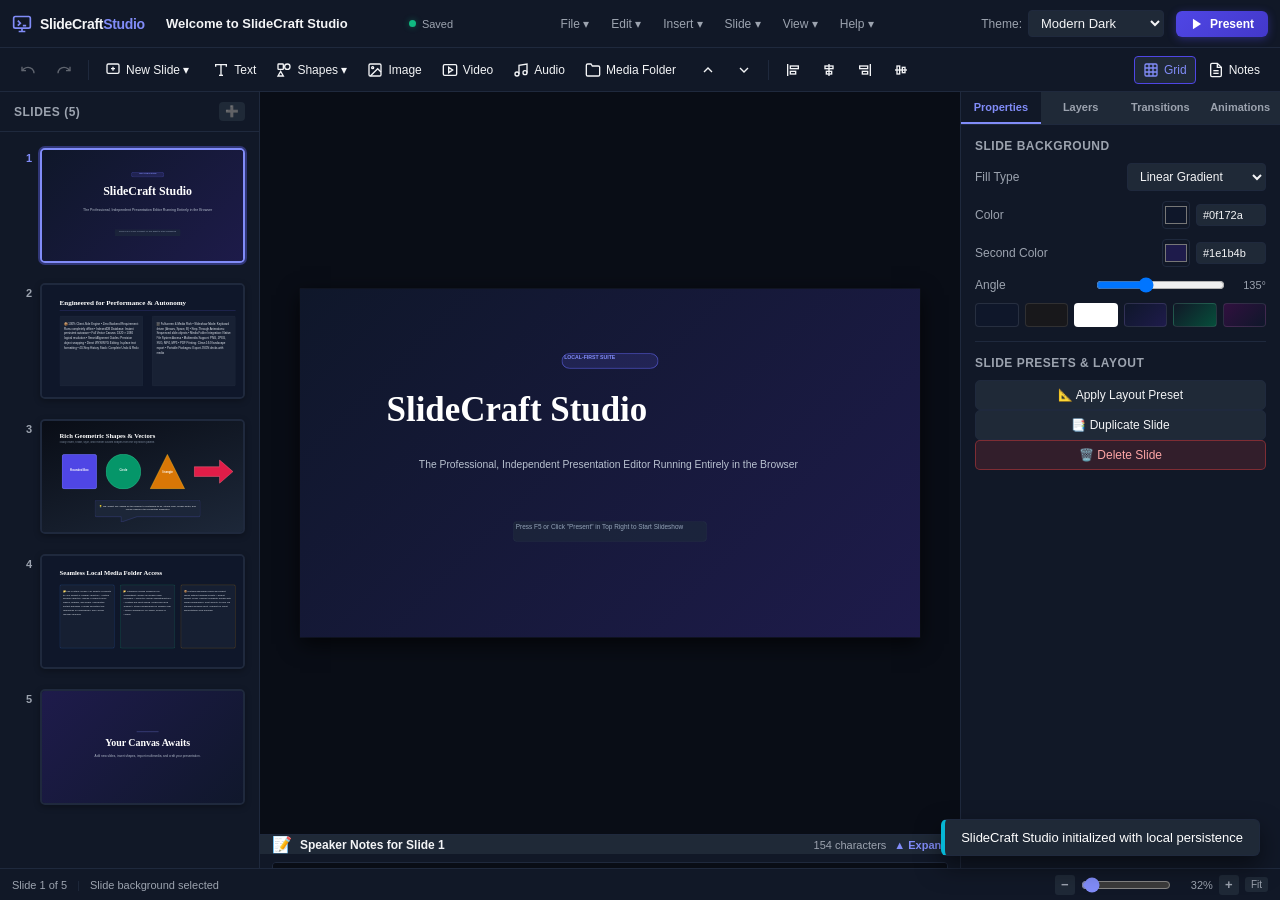
==== index.html @ f4b6921b "feat: initialize project structure with React and Vite Set up the core development environment, incl" ====
<!DOCTYPE html>
<html lang="en">
<head>
  <meta charset="UTF-8">
  <meta name="viewport" content="width=device-width, initial-scale=1.0">
  <title>SlideCraft Studio - Professional Presentation Editor</title>
  <meta name="description" content="A professional PowerPoint-style presentation editor built with HTML5, CSS3, and Vanilla JavaScript with local persistence, transitions, animations, media, and fullscreen presentation.">
  <meta property="og:title" content="SlideCraft Studio - Professional Presentation Editor">
  <meta property="og:description" content="Create, edit, animate, and present professional slide decks directly in your browser.">
  <meta property="og:type" content="website">
  <link rel="icon" href="data:image/svg+xml,<svg xmlns='http://www.w3.org/2000/svg' viewBox='0 0 24 24' fill='%236366f1'><rect width='24' height='24' rx='5' fill='%231e1b4b'/><path d='M4 6a2 2 0 0 1 2-2h12a2 2 0 0 1 2 2v10a2 2 0 0 1-2 2H6a2 2 0 0 1-2-2V6zm4 14h8v2H8v-2z' fill='%23818cf8'/></svg>">
  <link rel="stylesheet" href="./styles.css">
</head>
<body class="app-body">
  <!-- Top Application Bar -->
  <header class="app-header">
    <div class="header-left">
      <div class="brand">
        <svg class="brand-icon" viewBox="0 0 24 24" fill="none" stroke="currentColor" stroke-width="2">
          <rect x="2" y="3" width="20" height="14" rx="2" stroke="currentColor"/>
          <path d="M8 21h8M12 17v4" stroke="currentColor"/>
          <path d="M7 8l3 3-3 3M13 14h4" stroke="currentColor"/>
        </svg>
        <span class="brand-name">SlideCraft<span class="brand-accent">Studio</span></span>
      </div>

      <div class="project-title-container">
        <input type="text" id="projectTitleInput" class="project-title-input" value="Welcome to SlideCraft Studio" title="Click to rename presentation" spellcheck="false">
      </div>

      <div class="save-indicator" id="saveIndicator" title="Storage status">
        <span class="status-dot saved"></span>
        <span class="status-text" id="saveStatusText">Saved</span>
      </div>
    </div>

    <!-- Menubar dropdowns -->
    <nav class="app-menubar">
      <div class="menu-dropdown">
        <button class="menu-btn" id="menuFileBtn">File ▾</button>
        <div class="dropdown-panel" id="fileMenuPanel">
          <button class="dropdown-item" id="btnNewProject"><span class="item-icon">📄</span> New Presentation <kbd>Ctrl+N</kbd></button>
          <button class="dropdown-item" id="btnOpenProjectManager"><span class="item-icon">📂</span> Open / Projects Manager...</button>
          <hr class="dropdown-divider">
          <button class="dropdown-item" id="btnSave"><span class="item-icon">💾</span> Save to Browser <kbd>Ctrl+S</kbd></button>
          <button class="dropdown-item" id="btnSaveAsCopy"><span class="item-icon">📑</span> Save As Copy...</button>
          <hr class="dropdown-divider">
          <button class="dropdown-item" id="btnImportJson"><span class="item-icon">📥</span> Import Project (.json)...</button>
          <button class="dropdown-item" id="btnExportJson"><span class="item-icon">📤</span> Export Project JSON</button>
          <button class="dropdown-item" id="btnExportBundle"><span class="item-icon">📦</span> Export Bundle (with Media)</button>
          <hr class="dropdown-divider">
          <button class="dropdown-item" id="btnPrintPdf"><span class="item-icon">🖨️</span> Print / Save to PDF <kbd>Ctrl+P</kbd></button>
          <button class="dropdown-item" id="btnConnectMediaFolder"><span class="item-icon">📁</span> Connect Media Folder...</button>
        </div>
      </div>

      <div class="menu-dropdown">
        <button class="menu-btn" id="menuEditBtn">Edit ▾</button>
        <div class="dropdown-panel" id="editMenuPanel">
          <button class="dropdown-item" id="btnUndo"><span class="item-icon">↩️</span> Undo <kbd>Ctrl+Z</kbd></button>
          <button class="dropdown-item" id="btnRedo"><span class="item-icon">↪️</span> Redo <kbd>Ctrl+Y</kbd></button>
          <hr class="dropdown-divider">
          <button class="dropdown-item" id="btnCut"><span class="item-icon">✂️</span> Cut <kbd>Ctrl+X</kbd></button>
          <button class="dropdown-item" id="btnCopy"><span class="item-icon">📋</span> Copy <kbd>Ctrl+C</kbd></button>
          <button class="dropdown-item" id="btnPaste"><span class="item-icon">📌</span> Paste <kbd>Ctrl+V</kbd></button>
          <button class="dropdown-item" id="btnDuplicate"><span class="item-icon">📑</span> Duplicate <kbd>Ctrl+D</kbd></button>
          <button class="dropdown-item" id="btnDeleteSelected"><span class="item-icon">🗑️</span> Delete <kbd>Del</kbd></button>
          <hr class="dropdown-divider">
          <button class="dropdown-item" id="btnSelectAll"><span class="item-icon">🔲</span> Select All Elements <kbd>Ctrl+A</kbd></button>
        </div>
      </div>

      <div class="menu-dropdown">
        <button class="menu-btn" id="menuInsertBtn">Insert ▾</button>
        <div class="dropdown-panel" id="insertMenuPanel">
          <button class="dropdown-item" id="menuInsertText"><span class="item-icon">T</span> Text Box</button>
          <button class="dropdown-item" id="menuInsertRect"><span class="item-icon">▭</span> Rectangle</button>
          <button class="dropdown-item" id="menuInsertCircle"><span class="item-icon">◯</span> Circle / Ellipse</button>
          <button class="dropdown-item" id="menuInsertArrow"><span class="item-icon">➔</span> Arrow</button>
          <button class="dropdown-item" id="menuInsertLine"><span class="item-icon">―</span> Line</button>
          <button class="dropdown-item" id="menuInsertTriangle"><span class="item-icon">▲</span> Triangle</button>
          <button class="dropdown-item" id="menuInsertCallout"><span class="item-icon">💬</span> Callout Speech Box</button>
          <hr class="dropdown-divider">
          <button class="dropdown-item" id="menuInsertImage"><span class="item-icon">🖼️</span> Image File...</button>
          <button class="dropdown-item" id="menuInsertVideo"><span class="item-icon">🎬</span> Video File...</button>
          <button class="dropdown-item" id="menuInsertAudio"><span class="item-icon">🎵</span> Audio Track...</button>
          <hr class="dropdown-divider">
          <button class="dropdown-item" id="menuInsertMediaLibrary"><span class="item-icon">📚</span> Media Library...</button>
        </div>
      </div>

      <div class="menu-dropdown">
        <button class="menu-btn" id="menuSlideBtn">Slide ▾</button>
        <div class="dropdown-panel" id="slideMenuPanel">
          <button class="dropdown-item" id="menuNewSlide"><span class="item-icon">➕</span> New Slide</button>
          <button class="dropdown-item" id="menuDuplicateSlide"><span class="item-icon">📑</span> Duplicate Current Slide</button>
          <button class="dropdown-item" id="menuDeleteSlide"><span class="item-icon">🗑️</span> Delete Current Slide</button>
          <hr class="dropdown-divider">
          <button class="dropdown-item" id="menuMoveSlideUp"><span class="item-icon">▲</span> Move Slide Up</button>
          <button class="dropdown-item" id="menuMoveSlideDown"><span class="item-icon">▼</span> Move Slide Down</button>
          <hr class="dropdown-divider">
          <button class="dropdown-item" id="menuSlideLayouts"><span class="item-icon">📐</span> Change Layout Preset...</button>
        </div>
      </div>

      <div class="menu-dropdown">
        <button class="menu-btn" id="menuViewBtn">View ▾</button>
        <div class="dropdown-panel" id="viewMenuPanel">
          <button class="dropdown-item" id="menuPresentAll"><span class="item-icon">▶️</span> Present From Start <kbd>F5</kbd></button>
          <button class="dropdown-item" id="menuPresentCurrent"><span class="item-icon">⏯️</span> Present From Current <kbd>Shift+F5</kbd></button>
          <hr class="dropdown-divider">
          <button class="dropdown-item" id="menuToggleGrid"><span class="item-icon">▦</span> Toggle Grid & Snapping</button>
          <button class="dropdown-item" id="menuToggleNotes"><span class="item-icon">📝</span> Toggle Speaker Notes Drawer</button>
          <button class="dropdown-item" id="menuZoomFit"><span class="item-icon">🔍</span> Fit to Viewport</button>
        </div>
      </div>

      <div class="menu-dropdown">
        <button class="menu-btn" id="menuHelpBtn">Help ▾</button>
        <div class="dropdown-panel" id="helpMenuPanel">
          <button class="dropdown-item" id="btnShortcutsHelp"><span class="item-icon">⌨️</span> Keyboard Shortcuts Reference</button>
          <button class="dropdown-item" id="btnAboutApp"><span class="item-icon">ℹ️</span> About SlideCraft Studio</button>
        </div>
      </div>
    </nav>

    <div class="header-right">
      <!-- Presentation Theme Switcher -->
      <div class="deck-theme-selector" title="Presentation Deck Theme">
        <span class="selector-label">Theme:</span>
        <select id="themeSelect" class="app-select">
          <option value="modern-dark">Modern Dark</option>
          <option value="minimal-light">Minimal Light</option>
          <option value="corporate-blue">Corporate Blue</option>
          <option value="elegant-gradient">Elegant Gradient</option>
          <option value="creative-studio">Creative Studio</option>
          <option value="classic-presentation">Classic Slate</option>
        </select>
      </div>

      <!-- Present button -->
      <button class="btn-present" id="btnPresent" title="Start Fullscreen Presentation (F5)">
        <svg class="btn-icon" viewBox="0 0 24 24" fill="currentColor">
          <polygon points="5 3 19 12 5 21 5 3"/>
        </svg>
        <span>Present</span>
      </button>
    </div>
  </header>

  <!-- Quick Action Ribbon / Toolbar -->
  <section class="app-ribbon">
    <!-- Group: History & Slides -->
    <div class="ribbon-group">
      <button class="ribbon-btn" id="ribbonUndo" title="Undo (Ctrl+Z)" disabled>
        <svg viewBox="0 0 24 24" fill="none" stroke="currentColor" stroke-width="2"><path d="M3 7v6h6"/><path d="M21 17a9 9 0 0 0-9-9 9 9 0 0 0-6 2.3L3 13"/></svg>
      </button>
      <button class="ribbon-btn" id="ribbonRedo" title="Redo (Ctrl+Y)" disabled>
        <svg viewBox="0 0 24 24" fill="none" stroke="currentColor" stroke-width="2"><path d="M21 7v6h-6"/><path d="M3 17a9 9 0 0 1 9-9 9 9 0 0 1 6 2.3L21 13"/></svg>
      </button>
      <div class="ribbon-separator"></div>
      <button class="ribbon-btn-dropdown" id="ribbonNewSlideBtn" title="Add Slide with Layout Preset">
        <svg viewBox="0 0 24 24" fill="none" stroke="currentColor" stroke-width="2"><rect x="3" y="3" width="18" height="14" rx="2"/><path d="M12 7v6M9 10h6"/></svg>
        <span>New Slide ▾</span>
      </button>
    </div>

    <!-- Group: Elements Insertion -->
    <div class="ribbon-group">
      <button class="ribbon-btn" id="ribbonAddText" title="Insert Text Box">
        <svg viewBox="0 0 24 24" fill="none" stroke="currentColor" stroke-width="2"><polyline points="4 7 4 4 20 4 20 7"/><line x1="9" y1="20" x2="15" y2="20"/><line x1="12" y1="4" x2="12" y2="20"/></svg>
        <span>Text</span>
      </button>

      <div class="ribbon-dropdown-wrapper">
        <button class="ribbon-btn" id="ribbonShapesBtn" title="Insert Shapes">
          <svg viewBox="0 0 24 24" fill="none" stroke="currentColor" stroke-width="2"><rect x="3" y="3" width="8" height="8" rx="1"/><circle cx="17" cy="7" r="4"/><polygon points="7 14 3 21 11 21"/></svg>
          <span>Shapes ▾</span>
        </button>
        <div class="ribbon-shapes-palette" id="shapesPalette">
          <button class="shape-pick-btn" data-shape="rect" title="Rectangle"><span class="shape-icon">▭</span></button>
          <button class="shape-pick-btn" data-shape="rounded-rect" title="Rounded Rectangle"><span class="shape-icon">▢</span></button>
          <button class="shape-pick-btn" data-shape="circle" title="Circle / Ellipse"><span class="shape-icon">◯</span></button>
          <button class="shape-pick-btn" data-shape="triangle" title="Triangle"><span class="shape-icon">▲</span></button>
          <button class="shape-pick-btn" data-shape="arrow" title="Right Arrow"><span class="shape-icon">➔</span></button>
          <button class="shape-pick-btn" data-shape="line" title="Straight Line"><span class="shape-icon">―</span></button>
          <button class="shape-pick-btn" data-shape="callout" title="Speech Callout"><span class="shape-icon">💬</span></button>
        </div>
      </div>

      <button class="ribbon-btn" id="ribbonAddImage" title="Insert Image from Computer">
        <svg viewBox="0 0 24 24" fill="none" stroke="currentColor" stroke-width="2"><rect x="3" y="3" width="18" height="18" rx="2"/><circle cx="8.5" cy="8.5" r="1.5"/><polyline points="21 15 16 10 5 21"/></svg>
        <span>Image</span>
      </button>

      <button class="ribbon-btn" id="ribbonAddVideo" title="Insert Video (MP4 / WebM)">
        <svg viewBox="0 0 24 24" fill="none" stroke="currentColor" stroke-width="2"><rect x="2" y="4" width="20" height="16" rx="2"/><polygon points="10 8 16 12 10 16 10 8"/></svg>
        <span>Video</span>
      </button>

      <button class="ribbon-btn" id="ribbonAddAudio" title="Insert Audio Track (MP3 / WAV)">
        <svg viewBox="0 0 24 24" fill="none" stroke="currentColor" stroke-width="2"><path d="M9 18V5l12-2v13"/><circle cx="6" cy="18" r="3"/><circle cx="18" cy="16" r="3"/></svg>
        <span>Audio</span>
      </button>

      <button class="ribbon-btn" id="ribbonMediaLibrary" title="Open Media Library & Folder Picker">
        <svg viewBox="0 0 24 24" fill="none" stroke="currentColor" stroke-width="2"><path d="M22 19a2 2 0 0 1-2 2H4a2 2 0 0 1-2-2V5a2 2 0 0 1 2-2h5l2 3h9a2 2 0 0 1 2 2z"/></svg>
        <span>Media Folder</span>
      </button>
    </div>

    <!-- Group: Stacking and Alignment -->
    <div class="ribbon-group">
      <button class="ribbon-btn" id="ribbonBringForward" title="Bring Forward">
        <svg viewBox="0 0 24 24" fill="none" stroke="currentColor" stroke-width="2"><polyline points="18 15 12 9 6 15"/></svg>
      </button>
      <button class="ribbon-btn" id="ribbonSendBackward" title="Send Backward">
        <svg viewBox="0 0 24 24" fill="none" stroke="currentColor" stroke-width="2"><polyline points="6 9 12 15 18 9"/></svg>
      </button>
      <div class="ribbon-separator"></div>
      <button class="ribbon-btn" id="ribbonAlignLeft" title="Align Left">
        <svg viewBox="0 0 24 24" fill="none" stroke="currentColor" stroke-width="2"><line x1="4" y1="21" x2="4" y2="3"/><rect x="8" y="6" width="12" height="4"/><rect x="8" y="14" width="8" height="4"/></svg>
      </button>
      <button class="ribbon-btn" id="ribbonAlignCenter" title="Align Horizontal Center">
        <svg viewBox="0 0 24 24" fill="none" stroke="currentColor" stroke-width="2"><line x1="12" y1="21" x2="12" y2="3"/><rect x="6" y="6" width="12" height="4"/><rect x="8" y="14" width="8" height="4"/></svg>
      </button>
      <button class="ribbon-btn" id="ribbonAlignRight" title="Align Right">
        <svg viewBox="0 0 24 24" fill="none" stroke="currentColor" stroke-width="2"><line x1="20" y1="21" x2="20" y2="3"/><rect x="4" y="6" width="12" height="4"/><rect x="8" y="14" width="8" height="4"/></svg>
      </button>
      <button class="ribbon-btn" id="ribbonAlignMiddle" title="Align Vertical Middle">
        <svg viewBox="0 0 24 24" fill="none" stroke="currentColor" stroke-width="2"><line x1="3" y1="12" x2="21" y2="12"/><rect x="6" y="6" width="4" height="12"/><rect x="14" y="8" width="4" height="8"/></svg>
      </button>
    </div>

    <!-- Group: View and Tools -->
    <div class="ribbon-group ribbon-group-right">
      <button class="ribbon-btn toggle-active" id="ribbonToggleGrid" title="Toggle Grid Snapping">
        <svg viewBox="0 0 24 24" fill="none" stroke="currentColor" stroke-width="2"><rect x="3" y="3" width="18" height="18" rx="2"/><path d="M3 9h18M3 15h18M9 3v18M15 3v18"/></svg>
        <span>Grid</span>
      </button>
      <button class="ribbon-btn" id="ribbonToggleNotes" title="Toggle Speaker Notes">
        <svg viewBox="0 0 24 24" fill="none" stroke="currentColor" stroke-width="2"><path d="M14 2H6a2 2 0 0 0-2 2v16a2 2 0 0 0 2 2h12a2 2 0 0 0 2-2V8z"/><polyline points="14 2 14 8 20 8"/><line x1="16" y1="13" x2="8" y2="13"/><line x1="16" y1="17" x2="8" y2="17"/></svg>
        <span>Notes</span>
      </button>
    </div>
  </section>

  <!-- Main Application Workspace -->
  <main class="app-workspace">
    <!-- Left Sidebar: Slide Thumbnails -->
    <aside class="sidebar-slides" id="sidebarSlides">
      <div class="sidebar-header">
        <span class="sidebar-title">Slides (<span id="slideCountLabel">1</span>)</span>
        <button class="btn-icon-small" id="btnAddSlideSidebar" title="Add Slide (Layout Preset)">➕</button>
      </div>

      <div class="slides-thumbnail-list" id="slidesList">
        <!-- Rendered dynamically by app.js -->
      </div>
    </aside>

    <!-- Center Canvas Area -->
    <section class="canvas-workspace-area" id="canvasWorkspaceArea">
      <div class="canvas-scroll-container" id="canvasScrollContainer">
        <!-- The Logical 1920x1080 Slide Canvas Container -->
        <div class="canvas-scale-wrapper" id="canvasScaleWrapper">
          <div class="slide-canvas" id="slideCanvas">
            <!-- Background Layer -->
            <div class="canvas-background-layer" id="canvasBackgroundLayer"></div>

            <!-- Elements Container Layer -->
            <div class="canvas-elements-layer" id="canvasElementsLayer"></div>

            <!-- Guides and Snapping Lines Layer -->
            <div class="canvas-guides-layer" id="canvasGuidesLayer">
              <div class="guide-line guide-x" id="guideLineX"></div>
              <div class="guide-line guide-y" id="guideLineY"></div>
            </div>

            <!-- Selection and Transform Gizmo -->
            <div class="selection-overlay" id="selectionOverlay">
              <div class="selection-box" id="selectionBox">
                <!-- Rotation Handle -->
                <div class="rotate-stem"></div>
                <div class="handle rotate-handle" id="handleRotate" title="Drag to Rotate (Hold Shift for 15° steps)"></div>

                <!-- 8 Resize Handles -->
                <div class="handle resize-nw" data-handle="nw"></div>
                <div class="handle resize-n"  data-handle="n"></div>
                <div class="handle resize-ne" data-handle="ne"></div>
                <div class="handle resize-e"  data-handle="e"></div>
                <div class="handle resize-se" data-handle="se"></div>
                <div class="handle resize-s"  data-handle="s"></div>
                <div class="handle resize-sw" data-handle="sw"></div>
                <div class="handle resize-w"  data-handle="w"></div>

                <!-- Dimension Tooltip -->
                <div class="selection-badge" id="selectionBadge">0 × 0</div>
              </div>
            </div>

            <!-- Multi-Select Lasso Marquee -->
            <div class="marquee-rect" id="marqueeRect"></div>
          </div>
        </div>
      </div>

      <!-- Speaker Notes Collapsible Drawer -->
      <div class="speaker-notes-drawer collapsed" id="speakerNotesDrawer">
        <div class="drawer-header" id="notesDrawerHeader">
          <div class="drawer-header-left">
            <span class="drawer-icon">📝</span>
            <span class="drawer-title">Speaker Notes for Slide <span id="notesSlideNumber">1</span></span>
          </div>
          <div class="drawer-header-right">
            <span class="notes-char-count" id="notesCharCount">0 characters</span>
            <button class="drawer-toggle-btn" id="btnToggleNotesDrawer">▲ Expand</button>
          </div>
        </div>
        <div class="drawer-body">
          <textarea id="slideNotesInput" class="notes-textarea" placeholder="Type private speaker notes here... Notes are saved with the project and visible in the presenter HUD, but never appear on the actual slide." spellcheck="true"></textarea>
        </div>
      </div>
    </section>

    <!-- Right Sidebar: Contextual Inspector Panels -->
    <aside class="sidebar-inspector" id="sidebarInspector">
      <!-- Tabs Header -->
      <div class="inspector-tabs">
        <button class="inspector-tab active" data-tab="properties" id="tabPropertiesBtn">Properties</button>
        <button class="inspector-tab" data-tab="layers" id="tabLayersBtn">Layers</button>
        <button class="inspector-tab" data-tab="transitions" id="tabTransitionsBtn">Transitions</button>
        <button class="inspector-tab" data-tab="animations" id="tabAnimationsBtn">Animations</button>
      </div>

      <!-- Tab Content Area -->
      <div class="inspector-content">
        <!-- 1. Properties Panel (Contextual: Slide vs Element) -->
        <div class="inspector-pane active" id="paneProperties">
          <!-- Slide Properties (Shown when no element is selected) -->
          <div class="property-group" id="groupSlideProperties">
            <div class="group-title">Slide Background</div>
            <div class="prop-row">
              <label>Fill Type</label>
              <select id="slideBgTypeSelect" class="prop-select">
                <option value="solid">Solid Color</option>
                <option value="gradient-linear">Linear Gradient</option>
                <option value="gradient-radial">Radial Gradient</option>
                <option value="image">Image Background</option>
              </select>
            </div>

            <div class="prop-row" id="rowSlideBgColor1">
              <label>Color</label>
              <div class="color-picker-input">
                <input type="color" id="slideBgColor1" value="#0f172a">
                <input type="text" id="slideBgColor1Text" class="prop-input-sm" value="#0f172a">
              </div>
            </div>

            <div class="prop-row" id="rowSlideBgColor2" style="display: none;">
              <label>Second Color</label>
              <div class="color-picker-input">
                <input type="color" id="slideBgColor2" value="#1e293b">
                <input type="text" id="slideBgColor2Text" class="prop-input-sm" value="#1e293b">
              </div>
            </div>

            <div class="prop-row" id="rowSlideBgAngle" style="display: none;">
              <label>Angle</label>
              <div class="range-with-value">
                <input type="range" id="slideBgAngle" min="0" max="360" value="135">
                <span id="slideBgAngleVal">135°</span>
              </div>
            </div>

            <div class="prop-row" id="rowSlideBgImage" style="display: none;">
              <label>Image</label>
              <button class="prop-btn" id="btnPickSlideBgImage">Select Image File</button>
            </div>

            <!-- Slide Background Quick Swatches -->
            <div class="color-swatches-grid">
              <button class="color-swatch" style="background:#0f172a;" data-bg="solid" data-c1="#0f172a" title="Dark Slate"></button>
              <button class="color-swatch" style="background:#18181b;" data-bg="solid" data-c1="#18181b" title="Midnight Zinc"></button>
              <button class="color-swatch" style="background:#ffffff;" data-bg="solid" data-c1="#ffffff" title="Clean White"></button>
              <button class="color-swatch" style="background:linear-gradient(135deg, #0f172a, #1e1b4b);" data-bg="gradient-linear" data-c1="#0f172a" data-c2="#1e1b4b" data-angle="135" title="Indigo Night"></button>
              <button class="color-swatch" style="background:linear-gradient(135deg, #111827, #064e3b);" data-bg="gradient-linear" data-c1="#111827" data-c2="#064e3b" data-angle="135" title="Emerald Glow"></button>
              <button class="color-swatch" style="background:linear-gradient(135deg, #31103f, #0f172a);" data-bg="gradient-linear" data-c1="#31103f" data-c2="#0f172a" data-angle="135" title="Cosmic Purple"></button>
            </div>

            <hr class="pane-divider">

            <div class="group-title">Slide Presets & Layout</div>
            <button class="prop-btn-secondary" id="btnChangeLayout">📐 Apply Layout Preset</button>
            <button class="prop-btn-secondary" id="btnDuplicateCurrentSlide">📑 Duplicate Slide</button>
            <button class="prop-btn-danger" id="btnDeleteCurrentSlide">🗑️ Delete Slide</button>
          </div>

          <!-- Element Properties (Shown when one or more elements are selected) -->
          <div class="property-group" id="groupElementProperties" style="display: none;">
            <div class="group-title" id="elementTypeNameLabel">Element Properties</div>

            <!-- Transform: Position & Size -->
            <div class="prop-section-subtitle">Transform & Size</div>
            <div class="prop-grid-2">
              <div class="prop-field">
                <label>X (px)</label>
                <input type="number" id="propX" class="prop-input">
              </div>
              <div class="prop-field">
                <label>Y (px)</label>
                <input type="number" id="propY" class="prop-input">
              </div>
              <div class="prop-field">
                <label>Width</label>
                <input type="number" id="propWidth" class="prop-input" min="10">
              </div>
              <div class="prop-field">
                <label>Height</label>
                <input type="number" id="propHeight" class="prop-input" min="10">
              </div>
              <div class="prop-field">
                <label>Rotate (°)</label>
                <input type="number" id="propRotation" class="prop-input" min="-360" max="360">
              </div>
              <div class="prop-field">
                <label>Opacity (%)</label>
                <input type="number" id="propOpacity" class="prop-input" min="0" max="100" value="100">
              </div>
            </div>

            <!-- Text Formatting (Only for Text Elements) -->
            <div id="subgroupTextProps" style="display: none;">
              <hr class="pane-divider">
              <div class="prop-section-subtitle">Text Formatting</div>

              <div class="prop-row">
                <label>Font</label>
                <select id="propFontFamily" class="prop-select">
                  <option value="Inter, sans-serif">Inter</option>
                  <option value="Roboto, sans-serif">Roboto</option>
                  <option value="'Playfair Display', serif">Playfair Display</option>
                  <option value="'Outfit', sans-serif">Outfit</option>
                  <option value="'Fira Code', monospace">Fira Code</option>
                  <option value="Georgia, serif">Georgia</option>
                  <option value="Arial, sans-serif">Arial</option>
                  <option value="'Courier New', monospace">Courier</option>
                </select>
              </div>

              <div class="prop-row">
                <label>Size (px)</label>
                <input type="number" id="propFontSize" class="prop-input" min="8" max="250" value="32">
              </div>

              <!-- Text Style Toggles -->
              <div class="btn-toggle-group">
                <button class="toggle-btn" id="btnBold" title="Bold (Ctrl+B)"><b>B</b></button>
                <button class="toggle-btn" id="btnItalic" title="Italic (Ctrl+I)"><i>I</i></button>
                <button class="toggle-btn" id="btnUnderline" title="Underline (Ctrl+U)"><u>U</u></button>
                <button class="toggle-btn" id="btnAlignLeft" title="Align Left">⇤</button>
                <button class="toggle-btn" id="btnAlignCenter" title="Align Center">⇎</button>
                <button class="toggle-btn" id="btnAlignRight" title="Align Right">⇥</button>
              </div>

              <div class="prop-row">
                <label>Text Color</label>
                <div class="color-picker-input">
                  <input type="color" id="propTextColor" value="#ffffff">
                  <input type="text" id="propTextColorText" class="prop-input-sm" value="#ffffff">
                </div>
              </div>

              <div class="prop-row">
                <label>Text Highlight</label>
                <div class="color-picker-input">
                  <input type="color" id="propTextBgColor" value="#000000">
                  <input type="text" id="propTextBgColorText" class="prop-input-sm" value="transparent">
                </div>
              </div>

              <div class="prop-row">
                <label>Line Height</label>
                <input type="number" id="propLineHeight" class="prop-input" min="0.8" max="3" step="0.1" value="1.3">
              </div>
            </div>

            <!-- Shape Formatting (For shapes and containers) -->
            <div id="subgroupShapeProps" style="display: none;">
              <hr class="pane-divider">
              <div class="prop-section-subtitle">Shape Appearance</div>

              <div class="prop-row">
                <label>Fill Color</label>
                <div class="color-picker-input">
                  <input type="color" id="propShapeFill" value="#4f46e5">
                  <input type="text" id="propShapeFillText" class="prop-input-sm" value="#4f46e5">
                </div>
              </div>

              <div class="prop-row">
                <label>Stroke Color</label>
                <div class="color-picker-input">
                  <input type="color" id="propShapeStroke" value="#818cf8">
                  <input type="text" id="propShapeStrokeText" class="prop-input-sm" value="#818cf8">
                </div>
              </div>

              <div class="prop-grid-2">
                <div class="prop-field">
                  <label>Stroke (px)</label>
                  <input type="number" id="propStrokeWidth" class="prop-input" min="0" max="40" value="2">
                </div>
                <div class="prop-field">
                  <label>Corner Radius</label>
                  <input type="number" id="propCornerRadius" class="prop-input" min="0" max="100" value="8">
                </div>
              </div>
            </div>

            <!-- Media Options (Image / Video / Audio) -->
            <div id="subgroupMediaProps" style="display: none;">
              <hr class="pane-divider">
              <div class="prop-section-subtitle">Media Settings</div>

              <div class="prop-row" id="rowMediaFit">
                <label>Fit Mode</label>
                <select id="propMediaFit" class="prop-select">
                  <option value="contain">Contain</option>
                  <option value="cover">Cover (Fill & Crop)</option>
                  <option value="fill">Stretch</option>
                </select>
              </div>

              <div id="subgroupVideoProps" style="display: none;">
                <div class="prop-checkbox-row">
                  <label><input type="checkbox" id="propVideoAutoplay"> Autoplay in Presentation</label>
                </div>
                <div class="prop-checkbox-row">
                  <label><input type="checkbox" id="propVideoLoop" checked> Loop Video</label>
                </div>
                <div class="prop-checkbox-row">
                  <label><input type="checkbox" id="propVideoMuted"> Mute Audio</label>
                </div>
              </div>

              <div id="subgroupAudioProps" style="display: none;">
                <div class="prop-checkbox-row">
                  <label><input type="checkbox" id="propAudioLoop"> Loop Audio</label>
                </div>
                <div class="prop-checkbox-row">
                  <label><input type="checkbox" id="propAudioBgTrack"> Slide Background Track</label>
                </div>
                <div class="prop-row">
                  <label>Volume</label>
                  <input type="range" id="propAudioVolume" min="0" max="1" step="0.05" value="1">
                </div>
              </div>

              <button class="prop-btn" id="btnReplaceMedia">Replace File...</button>
            </div>

            <!-- Arrange & Actions -->
            <hr class="pane-divider">
            <div class="prop-section-subtitle">Arrangement & Layer</div>
            <div class="btn-grid-2">
              <button class="prop-btn-secondary" id="btnBringForwardProp">Bring Forward</button>
              <button class="prop-btn-secondary" id="btnSendBackwardProp">Send Backward</button>
              <button class="prop-btn-secondary" id="btnBringToFrontProp">Bring To Front</button>
              <button class="prop-btn-secondary" id="btnSendToBackProp">Send To Back</button>
            </div>

            <div class="btn-grid-2" style="margin-top: 8px;">
              <button class="prop-btn-secondary" id="btnLockElement">🔒 Lock</button>
              <button class="prop-btn-secondary" id="btnDuplicateProp">📑 Duplicate</button>
            </div>
            <button class="prop-btn-danger" id="btnDeleteElementProp" style="margin-top: 8px;">🗑️ Delete Element</button>
          </div>
        </div>

        <!-- 2. Layers Panel -->
        <div class="inspector-pane" id="paneLayers">
          <div class="group-title">Element Layers (Top to Bottom)</div>
          <p class="pane-help-text">Drag or click to reorder stacking sequence.</p>
          <div class="layers-tree-list" id="layersList">
            <!-- Rendered dynamically -->
          </div>
        </div>

        <!-- 3. Transitions Panel -->
        <div class="inspector-pane" id="paneTransitions">
          <div class="group-title">Slide Transition</div>
          <p class="pane-help-text">Visual transition when navigating between slides.</p>

          <div class="prop-row">
            <label>Transition Effect</label>
            <select id="transitionEffectSelect" class="prop-select">
              <option value="none">None (Instant)</option>
              <option value="fade">Fade</option>
              <option value="slide-left">Slide Left</option>
              <option value="slide-right">Slide Right</option>
              <option value="slide-up">Slide Up</option>
              <option value="slide-down">Slide Down</option>
              <option value="zoom">Zoom</option>
            </select>
          </div>

          <div class="prop-row">
            <label>Duration</label>
            <div class="range-with-value">
              <input type="range" id="transitionDuration" min="0.2" max="2.0" step="0.1" value="0.5">
              <span id="transitionDurationVal">0.5s</span>
            </div>
          </div>

          <div class="btn-grid-2" style="margin-top: 12px;">
            <button class="prop-btn" id="btnPreviewTransition">▶ Preview Transition</button>
            <button class="prop-btn-secondary" id="btnApplyTransitionAll">Apply to All Slides</button>
          </div>
        </div>

        <!-- 4. Animations Panel -->
        <div class="inspector-pane" id="paneAnimations">
          <div class="group-title">Element Animation</div>
          <div id="animationTargetNotice" class="pane-help-text">Select an element to configure its entrance animation.</div>

          <div id="animationControls" style="display: none;">
            <div class="prop-row">
              <label>Entrance Effect</label>
              <select id="animEffectSelect" class="prop-select">
                <option value="none">None</option>
                <option value="fade-in">Fade In</option>
                <option value="rise">Rise Up</option>
                <option value="slide-in-left">Slide In Left</option>
                <option value="slide-in-right">Slide In Right</option>
                <option value="zoom-in">Zoom In</option>
                <option value="rotate-in">Rotate In</option>
              </select>
            </div>

            <div class="prop-row">
              <label>Trigger</label>
              <select id="animTriggerSelect" class="prop-select">
                <option value="on-click">On Click (Sequenced in Slideshow)</option>
                <option value="with-previous">With Slide Entrance</option>
                <option value="after-previous">After Previous (0.3s delay)</option>
              </select>
            </div>

            <div class="prop-row">
              <label>Duration</label>
              <div class="range-with-value">
                <input type="range" id="animDuration" min="0.2" max="2.5" step="0.1" value="0.6">
                <span id="animDurationVal">0.6s</span>
              </div>
            </div>

            <div class="prop-row">
              <label>Delay</label>
              <div class="range-with-value">
                <input type="range" id="animDelay" min="0" max="2.0" step="0.1" value="0">
                <span id="animDelayVal">0.0s</span>
              </div>
            </div>

            <div class="btn-grid-2" style="margin-top: 12px;">
              <button class="prop-btn" id="btnPreviewAnim">▶ Preview Animation</button>
              <button class="prop-btn-danger" id="btnRemoveAnim">Remove Animation</button>
            </div>
          </div>

          <hr class="pane-divider">
          <div class="group-title">Animated Elements on this Slide</div>
          <div class="animated-elements-list" id="animatedElementsList">
            <!-- Dynamic list of animation sequence -->
          </div>
        </div>
      </div>
    </aside>
  </main>

  <!-- Bottom Application Status Bar -->
  <footer class="app-statusbar">
    <div class="statusbar-left">
      <span class="status-item" id="statusSlideIndex">Slide 1 of 1</span>
      <span class="status-separator">|</span>
      <span class="status-item" id="statusSelection">No selection</span>
    </div>

    <div class="statusbar-right">
      <div class="zoom-controls">
        <button class="zoom-btn" id="btnZoomOut" title="Zoom Out (Ctrl -)">−</button>
        <input type="range" id="zoomSlider" min="25" max="200" value="100" class="zoom-slider">
        <span class="zoom-text" id="zoomText">100%</span>
        <button class="zoom-btn" id="btnZoomIn" title="Zoom In (Ctrl +)">+</button>
        <button class="zoom-fit-btn" id="btnZoomFit" title="Fit to Viewport">Fit</button>
      </div>
    </div>
  </footer>

  <!-- FULLSCREEN PRESENTATION MODE OVERLAY -->
  <div class="presentation-overlay" id="presentationOverlay" tabindex="-1">
    <div class="presentation-viewport" id="presentationViewport">
      <!-- Fullscreen presentation slide display -->
      <div class="presentation-slide-container" id="presentationSlideContainer">
        <!-- Injected dynamically during slideshow -->
      </div>
    </div>

    <!-- Laser pointer / highlight indicator -->
    <div class="presentation-laser" id="presentationLaser"></div>

    <!-- Discreet Presenter Controls Bar (Reveals on mouse hover or touch) -->
    <div class="presentation-hud" id="presentationHud">
      <button class="hud-btn" id="btnHudPrev" title="Previous Slide (Left Arrow)">◀</button>
      <span class="hud-counter" id="hudSlideCounter">1 / 1</span>
      <button class="hud-btn" id="btnHudNext" title="Next Slide or Next Animation (Right Arrow / Space)">▶</button>
      <div class="hud-separator"></div>
      <button class="hud-btn" id="btnHudLaser" title="Toggle Laser Pointer">🔴 Pointer</button>
      <button class="hud-btn" id="btnHudNotes" title="Toggle Speaker Notes">📝 Notes</button>
      <button class="hud-btn" id="btnHudBlackout" title="Black Screen (B)">⬛ Blackout</button>
      <button class="hud-btn hud-exit" id="btnHudExit" title="Exit Presentation (Esc)">✕ Exit</button>
    </div>

    <!-- Presenter Notes Popover Overlay -->
    <div class="hud-notes-popup" id="hudNotesPopup" style="display: none;">
      <div class="hud-notes-header">
        <span>Speaker Notes</span>
        <button id="btnCloseHudNotes" class="btn-close-sm">✕</button>
      </div>
      <div class="hud-notes-content" id="hudNotesContent">
        No notes for this slide.
      </div>
    </div>
  </div>

  <!-- MODALS -->

  <!-- Modal 1: Layout Presets Picker -->
  <div class="modal-backdrop" id="modalLayoutPicker" style="display: none;">
    <div class="modal-dialog modal-lg">
      <div class="modal-header">
        <h3 class="modal-title">Select Slide Layout Preset</h3>
        <button class="modal-close-btn" data-close="modalLayoutPicker">✕</button>
      </div>
      <div class="modal-body">
        <div class="layouts-grid">
          <!-- 1. Title -->
          <div class="layout-card" data-layout="title">
            <div class="layout-card-preview layout-preview-title">
              <div class="mock-title"></div>
              <div class="mock-subtitle"></div>
            </div>
            <div class="layout-card-name">Title Slide</div>
            <div class="layout-card-desc">Bold headline with presenter subtitle</div>
          </div>

          <!-- 2. Title & Content -->
          <div class="layout-card" data-layout="title-content">
            <div class="layout-card-preview layout-preview-content">
              <div class="mock-header"></div>
              <div class="mock-bullet"></div>
              <div class="mock-bullet"></div>
              <div class="mock-bullet"></div>
            </div>
            <div class="layout-card-name">Title & Content</div>
            <div class="layout-card-desc">Standard presentation slide with bullet points</div>
          </div>

          <!-- 3. Two Columns -->
          <div class="layout-card" data-layout="two-columns">
            <div class="layout-card-preview layout-preview-columns">
              <div class="mock-header"></div>
              <div class="mock-col left"></div>
              <div class="mock-col right"></div>
            </div>
            <div class="layout-card-name">Two Columns</div>
            <div class="layout-card-desc">Compare two ideas or side-by-side content</div>
          </div>

          <!-- 4. Image-Focused -->
          <div class="layout-card" data-layout="image-focused">
            <div class="layout-card-preview layout-preview-image">
              <div class="mock-header"></div>
              <div class="mock-image-frame">🖼️</div>
            </div>
            <div class="layout-card-name">Image-Focused</div>
            <div class="layout-card-desc">Large visual showcase with caption</div>
          </div>

          <!-- 5. Section Divider -->
          <div class="layout-card" data-layout="section-divider">
            <div class="layout-card-preview layout-preview-section">
              <div class="mock-section-rule"></div>
              <div class="mock-section-title"></div>
            </div>
            <div class="layout-card-name">Section Divider</div>
            <div class="layout-card-desc">Mark transitions between presentation topics</div>
          </div>

          <!-- 6. Blank -->
          <div class="layout-card" data-layout="blank">
            <div class="layout-card-preview layout-preview-blank">
              <span class="mock-empty-icon">⬚</span>
            </div>
            <div class="layout-card-name">Blank Slide</div>
            <div class="layout-card-desc">Clean canvas for custom design from scratch</div>
          </div>
        </div>
      </div>
    </div>
  </div>

  <!-- Modal 2: Media Folder & Library -->
  <div class="modal-backdrop" id="modalMediaLibrary" style="display: none;">
    <div class="modal-dialog modal-xl">
      <div class="modal-header">
        <h3 class="modal-title">Media Library & Local Folder Access</h3>
        <button class="modal-close-btn" data-close="modalMediaLibrary">✕</button>
      </div>
      <div class="modal-body">
        <!-- Native Browser Security Context Banner -->
        <div class="info-alert">
          <strong>Browser Local-First Architecture:</strong>
          In compliance with browser sandboxing, SlideCraft Studio accesses local media using the standard
          <strong>File System Access API</strong> or native file pickers. Media files are stored inside
          your browser's IndexedDB database for persistent offline use.
        </div>

        <!-- Connection actions toolbar -->
        <div class="media-library-toolbar">
          <button class="btn-primary" id="btnConnectFsFolder">
            📁 Connect Local "media/" Folder
          </button>
          <label class="btn-secondary file-upload-label">
            📂 Select Folder (Fallback)
            <input type="file" id="inputFolderFallback" webkitdirectory directory multiple style="display:none;">
          </label>
          <label class="btn-secondary file-upload-label">
            ➕ Upload Media Files...
            <input type="file" id="inputMediaFiles" accept="image/*,video/*,audio/*" multiple style="display:none;">
          </label>
        </div>

        <!-- Media Items Grid -->
        <div class="media-grid" id="mediaLibraryGrid">
          <div class="empty-media-notice">
            No media imported yet. Connect your local "media/" folder or click "Upload Media Files" to import images, videos, or audio into your deck.
          </div>
        </div>
      </div>
    </div>
  </div>

  <!-- Modal 3: Projects Manager -->
  <div class="modal-backdrop" id="modalProjectManager" style="display: none;">
    <div class="modal-dialog modal-lg">
      <div class="modal-header">
        <h3 class="modal-title">Presentation Projects Manager</h3>
        <button class="modal-close-btn" data-close="modalProjectManager">✕</button>
      </div>
      <div class="modal-body">
        <div class="project-manager-actions">
          <button class="btn-primary" id="btnCreateNewProjectFromManager">➕ Create New Presentation</button>
          <button class="btn-secondary" id="btnImportProjectFileFromManager">📥 Import Project (.json)</button>
        </div>
        <div class="projects-list-container" id="projectsManagerList">
          <!-- Populated from IndexedDB -->
        </div>
      </div>
    </div>
  </div>

  <!-- Modal 4: Keyboard Shortcuts Reference -->
  <div class="modal-backdrop" id="modalShortcuts" style="display: none;">
    <div class="modal-dialog modal-md">
      <div class="modal-header">
        <h3 class="modal-title">Keyboard Shortcuts</h3>
        <button class="modal-close-btn" data-close="modalShortcuts">✕</button>
      </div>
      <div class="modal-body">
        <div class="shortcuts-grid">
          <div class="shortcut-group">
            <h4>Presentation</h4>
            <div class="shortcut-item"><span>Start Slideshow</span> <kbd>F5</kbd></div>
            <div class="shortcut-item"><span>From Current Slide</span> <kbd>Shift + F5</kbd></div>
            <div class="shortcut-item"><span>Next Slide / Step</span> <kbd>→</kbd> or <kbd>Space</kbd></div>
            <div class="shortcut-item"><span>Previous Slide</span> <kbd>←</kbd> or <kbd>Backspace</kbd></div>
            <div class="shortcut-item"><span>Exit Presentation</span> <kbd>Esc</kbd></div>
            <div class="shortcut-item"><span>Black Screen</span> <kbd>B</kbd></div>
          </div>
          <div class="shortcut-group">
            <h4>Editor & Canvas</h4>
            <div class="shortcut-item"><span>Save to Browser</span> <kbd>Ctrl + S</kbd></div>
            <div class="shortcut-item"><span>Undo</span> <kbd>Ctrl + Z</kbd></div>
            <div class="shortcut-item"><span>Redo</span> <kbd>Ctrl + Y</kbd></div>
            <div class="shortcut-item"><span>Duplicate Element/Slide</span> <kbd>Ctrl + D</kbd></div>
            <div class="shortcut-item"><span>Delete Selected</span> <kbd>Del</kbd> / <kbd>Backspace</kbd></div>
            <div class="shortcut-item"><span>Select All Elements</span> <kbd>Ctrl + A</kbd></div>
            <div class="shortcut-item"><span>Nudge 1px</span> <kbd>Arrow keys</kbd></div>
            <div class="shortcut-item"><span>Nudge 10px</span> <kbd>Shift + Arrows</kbd></div>
          </div>
        </div>
      </div>
    </div>
  </div>

  <!-- Hidden File Input Helpers for standard operations -->
  <input type="file" id="hiddenProjectJsonInput" accept=".json,.slidecraft" style="display:none;">
  <input type="file" id="hiddenSingleImageInput" accept="image/*" style="display:none;">
  <input type="file" id="hiddenSingleVideoInput" accept="video/*" style="display:none;">
  <input type="file" id="hiddenSingleAudioInput" accept="audio/*" style="display:none;">

  <!-- Notification Toast Container -->
  <div class="toast-container" id="toastContainer"></div>

  <!-- Main Vanilla JavaScript App Entry -->
  <script type="module" src="./app.js"></script>
</body>
</html>
---- styles.css ----
/* ==========================================================================
   SlideCraft Studio - Professional Presentation Editor
   Pure CSS3 Stylesheet
   ========================================================================== */

:root {
  --bg-app: #090d16;
  --bg-surface: #111827;
  --bg-surface-elevated: #1f2937;
  --bg-surface-hover: #374151;
  --border-subtle: #1f293d;
  --border-active: #3b82f6;
  --border-strong: #4b5563;
  --text-main: #f3f4f6;
  --text-muted: #9ca3af;
  --text-subtle: #6b7280;
  --primary: #4f46e5;
  --primary-hover: #4338ca;
  --primary-light: #818cf8;
  --accent-red: #ef4444;
  --accent-green: #10b981;
  --accent-amber: #f59e0b;
  --accent-cyan: #06b6d4;

  --header-height: 48px;
  --ribbon-height: 44px;
  --statusbar-height: 32px;
  --sidebar-left-width: 260px;
  --sidebar-right-width: 320px;
  --font-family: -apple-system, BlinkMacSystemFont, "Segoe UI", Roboto, Helvetica, Arial, sans-serif;
  --canvas-logical-w: 1920px;
  --canvas-logical-h: 1080px;
}

/* Light theme overrides for canvas content when selected */
.theme-minimal-light {
  --slide-default-bg: #ffffff;
  --slide-default-text: #111827;
  --slide-default-accent: #2563eb;
}
.theme-modern-dark {
  --slide-default-bg: #0f172a;
  --slide-default-text: #f8fafc;
  --slide-default-accent: #6366f1;
}
.theme-corporate-blue {
  --slide-default-bg: #0b192c;
  --slide-default-text: #e2e8f0;
  --slide-default-accent: #38bdf8;
}
.theme-elegant-gradient {
  --slide-default-bg: linear-gradient(135deg, #180d2b 0%, #0d1b2a 100%);
  --slide-default-text: #f1f5f9;
  --slide-default-accent: #d946ef;
}
.theme-creative-studio {
  --slide-default-bg: #1c1917;
  --slide-default-text: #fafaf9;
  --slide-default-accent: #f97316;
}
.theme-classic-presentation {
  --slide-default-bg: #1e293b;
  --slide-default-text: #f8fafc;
  --slide-default-accent: #10b981;
}

/* Base Reset */
*, *::before, *::after {
  box-sizing: border-box;
  margin: 0;
  padding: 0;
}

html, body {
  width: 100%;
  height: 100%;
  overflow: hidden;
  font-family: var(--font-family);
  background-color: var(--bg-app);
  color: var(--text-main);
  user-select: none;
  -webkit-user-select: none;
  -webkit-font-smoothing: antialiased;
}

input, textarea, select, button {
  font-family: inherit;
  color: inherit;
  font-size: 13px;
}

button {
  background: none;
  border: none;
  cursor: pointer;
}

/* App Root Structure */
.app-body {
  display: flex;
  flex-direction: column;
  width: 100vw;
  height: 100vh;
}

/* ==========================================================================
   Header & Menubar
   ========================================================================== */
.app-header {
  height: var(--header-height);
  background: var(--bg-surface);
  border-bottom: 1px solid var(--border-subtle);
  display: flex;
  align-items: center;
  justify-content: space-between;
  padding: 0 12px;
  z-index: 100;
}

.header-left {
  display: flex;
  align-items: center;
  gap: 12px;
  flex-shrink: 0;
}

.brand {
  display: flex;
  align-items: center;
  gap: 8px;
  font-weight: 700;
  font-size: 14px;
  letter-spacing: -0.3px;
}
.brand-icon {
  width: 20px;
  height: 20px;
  color: var(--primary-light);
}
.brand-accent {
  color: var(--primary-light);
}

.project-title-container {
  display: flex;
  align-items: center;
}
.project-title-input {
  background: transparent;
  border: 1px solid transparent;
  color: var(--text-main);
  font-weight: 600;
  font-size: 13px;
  padding: 4px 8px;
  border-radius: 4px;
  width: 240px;
  transition: all 0.15s ease;
}
.project-title-input:hover {
  background: var(--bg-surface-elevated);
  border-color: var(--border-subtle);
}
.project-title-input:focus {
  background: var(--bg-surface-elevated);
  border-color: var(--primary-light);
  outline: none;
}

.save-indicator {
  display: flex;
  align-items: center;
  gap: 6px;
  font-size: 11px;
  color: var(--text-muted);
}
.status-dot {
  width: 7px;
  height: 7px;
  border-radius: 50%;
  background: var(--text-subtle);
}
.status-dot.saved {
  background: var(--accent-green);
  box-shadow: 0 0 6px rgba(16, 185, 129, 0.4);
}
.status-dot.unsaved {
  background: var(--accent-amber);
  box-shadow: 0 0 6px rgba(245, 158, 11, 0.4);
}

/* Menubar */
.app-menubar {
  display: flex;
  align-items: center;
  gap: 2px;
}

.menu-dropdown {
  position: relative;
}

.menu-btn {
  padding: 4px 10px;
  font-size: 12px;
  font-weight: 500;
  color: var(--text-muted);
  border-radius: 4px;
  transition: all 0.15s;
}
.menu-btn:hover {
  color: var(--text-main);
  background: var(--bg-surface-elevated);
}

.dropdown-panel {
  display: none;
  position: absolute;
  top: 100%;
  left: 0;
  margin-top: 4px;
  background: var(--bg-surface-elevated);
  border: 1px solid var(--border-subtle);
  border-radius: 6px;
  box-shadow: 0 10px 25px rgba(0,0,0,0.5);
  min-width: 230px;
  padding: 4px;
  z-index: 1000;
}
.dropdown-panel.show {
  display: block;
}

.dropdown-item {
  width: 100%;
  text-align: left;
  padding: 7px 10px;
  border-radius: 4px;
  font-size: 12px;
  display: flex;
  align-items: center;
  gap: 8px;
  color: var(--text-main);
  transition: background 0.12s;
}
.dropdown-item:hover {
  background: var(--primary);
  color: #fff;
}
.dropdown-item kbd {
  margin-left: auto;
  font-family: inherit;
  font-size: 10px;
  color: var(--text-muted);
  background: rgba(0,0,0,0.25);
  padding: 2px 5px;
  border-radius: 3px;
}
.dropdown-item:hover kbd {
  color: #fff;
  background: rgba(255,255,255,0.2);
}
.dropdown-divider {
  border: none;
  border-top: 1px solid var(--border-subtle);
  margin: 4px 0;
}

/* Header Right */
.header-right {
  display: flex;
  align-items: center;
  gap: 12px;
}

.deck-theme-selector {
  display: flex;
  align-items: center;
  gap: 6px;
  font-size: 12px;
  color: var(--text-muted);
}
.app-select {
  background: var(--bg-surface-elevated);
  border: 1px solid var(--border-subtle);
  color: var(--text-main);
  padding: 4px 8px;
  border-radius: 4px;
  outline: none;
}
.app-select:focus {
  border-color: var(--primary-light);
}

.btn-present {
  display: flex;
  align-items: center;
  gap: 6px;
  background: linear-gradient(135deg, #4f46e5, #4338ca);
  color: #fff;
  font-weight: 600;
  font-size: 12px;
  padding: 6px 14px;
  border-radius: 6px;
  box-shadow: 0 2px 8px rgba(79, 70, 229, 0.4);
  transition: all 0.15s ease;
}
.btn-present:hover {
  background: linear-gradient(135deg, #6366f1, #4f46e5);
  box-shadow: 0 4px 12px rgba(99, 102, 241, 0.5);
  transform: translateY(-1px);
}
.btn-present .btn-icon {
  width: 14px;
  height: 14px;
}

/* ==========================================================================
   Ribbon Toolbar
   ========================================================================== */
.app-ribbon {
  height: var(--ribbon-height);
  background: var(--bg-surface);
  border-bottom: 1px solid var(--border-subtle);
  display: flex;
  align-items: center;
  padding: 0 12px;
  gap: 8px;
  overflow-x: auto;
  scrollbar-width: none;
}
.app-ribbon::-webkit-scrollbar {
  display: none;
}

.ribbon-group {
  display: flex;
  align-items: center;
  gap: 4px;
}
.ribbon-group-right {
  margin-left: auto;
}

.ribbon-separator {
  width: 1px;
  height: 20px;
  background: var(--border-subtle);
  margin: 0 4px;
}

.ribbon-btn, .ribbon-btn-dropdown {
  display: flex;
  align-items: center;
  gap: 5px;
  padding: 5px 8px;
  color: var(--text-main);
  background: transparent;
  border-radius: 4px;
  font-size: 12px;
  font-weight: 500;
  transition: all 0.15s;
  white-space: nowrap;
}
.ribbon-btn svg, .ribbon-btn-dropdown svg {
  width: 16px;
  height: 16px;
  flex-shrink: 0;
}
.ribbon-btn:hover, .ribbon-btn-dropdown:hover {
  background: var(--bg-surface-elevated);
}
.ribbon-btn:disabled {
  opacity: 0.35;
  cursor: not-allowed;
}
.ribbon-btn.toggle-active {
  background: var(--bg-surface-elevated);
  color: var(--primary-light);
  border: 1px solid var(--primary);
}

.ribbon-dropdown-wrapper {
  position: relative;
}
.ribbon-shapes-palette {
  display: none;
  position: absolute;
  top: 100%;
  left: 0;
  margin-top: 4px;
  background: var(--bg-surface-elevated);
  border: 1px solid var(--border-subtle);
  border-radius: 6px;
  box-shadow: 0 10px 25px rgba(0,0,0,0.5);
  padding: 6px;
  display: none;
  grid-template-columns: repeat(4, 1fr);
  gap: 4px;
  z-index: 1000;
}
.ribbon-shapes-palette.show {
  display: grid;
}
.shape-pick-btn {
  width: 32px;
  height: 32px;
  display: flex;
  align-items: center;
  justify-content: center;
  font-size: 14px;
  border-radius: 4px;
  color: var(--text-main);
  transition: background 0.12s;
}
.shape-pick-btn:hover {
  background: var(--primary);
  color: #fff;
}

/* ==========================================================================
   Workspace Layout (Sidebar - Canvas - Inspector)
   ========================================================================== */
.app-workspace {
  flex: 1;
  display: flex;
  height: calc(100vh - var(--header-height) - var(--ribbon-height) - var(--statusbar-height));
  overflow: hidden;
  position: relative;
}

/* 1. Left Sidebar: Slide Thumbnails */
.sidebar-slides {
  width: var(--sidebar-left-width);
  background: var(--bg-surface);
  border-right: 1px solid var(--border-subtle);
  display: flex;
  flex-direction: column;
  flex-shrink: 0;
  overflow: hidden;
}

.sidebar-header {
  padding: 10px 14px;
  display: flex;
  align-items: center;
  justify-content: space-between;
  border-bottom: 1px solid var(--border-subtle);
}
.sidebar-title {
  font-size: 12px;
  font-weight: 600;
  text-transform: uppercase;
  letter-spacing: 0.5px;
  color: var(--text-muted);
}
.btn-icon-small {
  padding: 3px 6px;
  border-radius: 4px;
  font-size: 11px;
  background: var(--bg-surface-elevated);
  color: var(--text-main);
}
.btn-icon-small:hover {
  background: var(--primary);
  color: #fff;
}

.slides-thumbnail-list {
  flex: 1;
  overflow-y: auto;
  padding: 12px 10px;
  display: flex;
  flex-direction: column;
  gap: 12px;
}

.slide-card {
  display: flex;
  gap: 8px;
  align-items: flex-start;
  cursor: pointer;
  padding: 4px;
  border-radius: 6px;
  transition: all 0.12s;
}
.slide-card-index {
  font-size: 11px;
  font-weight: 600;
  color: var(--text-muted);
  width: 18px;
  text-align: right;
  padding-top: 4px;
}
.slide-thumbnail-box {
  flex: 1;
  aspect-ratio: 16 / 9;
  background: #0f172a;
  border: 2px solid var(--border-subtle);
  border-radius: 5px;
  overflow: hidden;
  position: relative;
  transition: all 0.15s ease;
  box-shadow: 0 2px 6px rgba(0,0,0,0.3);
}
.slide-card:hover .slide-thumbnail-box {
  border-color: var(--border-strong);
}
.slide-card.active .slide-thumbnail-box {
  border-color: var(--primary-light);
  box-shadow: 0 0 0 2px rgba(99, 102, 241, 0.4);
}
.slide-card.active .slide-card-index {
  color: var(--primary-light);
}

.thumb-preview-inner {
  width: 1920px;
  height: 1080px;
  transform-origin: top left;
  position: absolute;
  top: 0;
  left: 0;
  pointer-events: none;
}

.slide-card-actions {
  display: none;
  position: absolute;
  bottom: 4px;
  right: 4px;
  background: rgba(17, 24, 39, 0.85);
  backdrop-filter: blur(4px);
  border-radius: 4px;
  padding: 2px;
  gap: 2px;
}
.slide-card:hover .slide-card-actions {
  display: flex;
}
.slide-action-btn {
  font-size: 10px;
  padding: 2px 4px;
  border-radius: 3px;
  color: var(--text-muted);
}
.slide-action-btn:hover {
  background: var(--primary);
  color: #fff;
}

/* 2. Center Canvas Area */
.canvas-workspace-area {
  flex: 1;
  display: flex;
  flex-direction: column;
  background: var(--bg-app);
  overflow: hidden;
  position: relative;
}

.canvas-scroll-container {
  flex: 1;
  display: flex;
  align-items: center;
  justify-content: center;
  overflow: auto;
  position: relative;
  padding: 40px;
}

.canvas-scale-wrapper {
  position: relative;
  display: flex;
  align-items: center;
  justify-content: center;
}

/* The 1920x1080 Logical Slide Canvas */
.slide-canvas {
  width: var(--canvas-logical-w);
  height: var(--canvas-logical-h);
  position: relative;
  background: #0f172a;
  box-shadow: 0 20px 60px rgba(0, 0, 0, 0.7), 0 0 0 1px rgba(255, 255, 255, 0.08);
  transform-origin: center center;
  overflow: hidden;
  user-select: none;
}

.canvas-background-layer {
  position: absolute;
  inset: 0;
  width: 100%;
  height: 100%;
  z-index: 1;
}

.canvas-elements-layer {
  position: absolute;
  inset: 0;
  width: 100%;
  height: 100%;
  z-index: 2;
  pointer-events: auto;
}

/* Element Base in Canvas */
.slide-element {
  position: absolute;
  touch-action: none;
  cursor: move;
  user-select: none;
  display: flex;
  align-items: center;
  justify-content: center;
  transform-origin: center center;
}
.slide-element.locked {
  cursor: default;
}
.slide-element.selected-subtle {
  outline: 1px dashed rgba(99, 102, 241, 0.5);
}

.element-inner-text {
  width: 100%;
  height: 100%;
  outline: none;
  word-break: break-word;
  white-space: pre-wrap;
  user-select: none;
  display: flex;
}

.element-inner-text.editing {
  user-select: text;
  cursor: text;
}

.element-inner-shape {
  width: 100%;
  height: 100%;
  display: block;
}

.element-inner-media {
  width: 100%;
  height: 100%;
  object-fit: contain;
  display: block;
  pointer-events: none;
}
video.element-inner-media, audio.element-inner-media {
  pointer-events: auto;
}

.audio-element-container {
  width: 100%;
  height: 100%;
  display: flex;
  flex-direction: column;
  align-items: center;
  justify-content: center;
  background: rgba(17, 24, 39, 0.8);
  border: 2px solid var(--primary-light);
  border-radius: 8px;
  padding: 10px;
  color: #fff;
  gap: 8px;
}
.audio-element-icon {
  font-size: 28px;
}
.audio-element-title {
  font-size: 16px;
  font-weight: 600;
  text-overflow: ellipsis;
  overflow: hidden;
  white-space: nowrap;
  max-width: 90%;
}

/* Snap Guide Lines */
.canvas-guides-layer {
  position: absolute;
  inset: 0;
  pointer-events: none;
  z-index: 50;
}
.guide-line {
  position: absolute;
  display: none;
}
.guide-line.show {
  display: block;
}
.guide-x {
  left: 0;
  right: 0;
  height: 1px;
  background: var(--accent-cyan);
  box-shadow: 0 0 4px var(--accent-cyan);
}
.guide-y {
  top: 0;
  bottom: 0;
  width: 1px;
  background: var(--accent-cyan);
  box-shadow: 0 0 4px var(--accent-cyan);
}

/* Selection and Transform Overlay */
.selection-overlay {
  position: absolute;
  inset: 0;
  pointer-events: none;
  z-index: 60;
}

.selection-box {
  position: absolute;
  display: none;
  border: 2px solid var(--primary-light);
  box-sizing: border-box;
  transform-origin: center center;
  pointer-events: auto;
}
.selection-box.active {
  display: block;
}

/* Rotate handle and stalk */
.rotate-stem {
  position: absolute;
  top: -26px;
  left: 50%;
  width: 2px;
  height: 26px;
  background: var(--primary-light);
  transform: translateX(-50%);
  pointer-events: none;
}
.handle.rotate-handle {
  position: absolute;
  top: -36px;
  left: 50%;
  width: 14px;
  height: 14px;
  background: #ffffff;
  border: 2px solid var(--primary);
  border-radius: 50%;
  transform: translateX(-50%);
  cursor: grab;
  z-index: 10;
}
.handle.rotate-handle:active {
  cursor: grabbing;
}

/* Resize Handles */
.handle {
  position: absolute;
  width: 12px;
  height: 12px;
  background: #ffffff;
  border: 2px solid var(--primary);
  border-radius: 2px;
  z-index: 5;
}
.handle.resize-nw { top: -6px; left: -6px; cursor: nwse-resize; }
.handle.resize-n  { top: -6px; left: calc(50% - 6px); cursor: ns-resize; }
.handle.resize-ne { top: -6px; right: -6px; cursor: nesw-resize; }
.handle.resize-e  { top: calc(50% - 6px); right: -6px; cursor: ew-resize; }
.handle.resize-se { bottom: -6px; right: -6px; cursor: nwse-resize; }
.handle.resize-s  { bottom: -6px; left: calc(50% - 6px); cursor: ns-resize; }
.handle.resize-sw { bottom: -6px; left: -6px; cursor: nesw-resize; }
.handle.resize-w  { top: calc(50% - 6px); left: -6px; cursor: ew-resize; }

.selection-badge {
  position: absolute;
  bottom: -28px;
  left: 50%;
  transform: translateX(-50%);
  background: rgba(17, 24, 39, 0.9);
  color: #fff;
  font-size: 11px;
  font-weight: 500;
  padding: 2px 6px;
  border-radius: 4px;
  white-space: nowrap;
  pointer-events: none;
}

/* Lasso Marquee */
.marquee-rect {
  position: absolute;
  display: none;
  border: 1px dashed var(--primary-light);
  background: rgba(99, 102, 241, 0.15);
  pointer-events: none;
  z-index: 70;
}

/* Speaker Notes Collapsible Drawer */
.speaker-notes-drawer {
  background: var(--bg-surface);
  border-top: 1px solid var(--border-subtle);
  display: flex;
  flex-direction: column;
  transition: height 0.2s cubic-bezier(0.16, 1, 0.3, 1);
  height: 160px;
  z-index: 40;
}
.speaker-notes-drawer.collapsed {
  height: 34px;
}
.drawer-header {
  height: 34px;
  padding: 0 12px;
  display: flex;
  align-items: center;
  justify-content: space-between;
  cursor: pointer;
  background: var(--bg-surface-elevated);
}
.drawer-header:hover {
  background: var(--bg-surface-hover);
}
.drawer-header-left, .drawer-header-right {
  display: flex;
  align-items: center;
  gap: 8px;
}
.drawer-title {
  font-size: 12px;
  font-weight: 600;
  color: var(--text-main);
}
.notes-char-count {
  font-size: 11px;
  color: var(--text-muted);
}
.drawer-toggle-btn {
  font-size: 11px;
  color: var(--primary-light);
  font-weight: 600;
}
.drawer-body {
  flex: 1;
  padding: 8px 12px;
  overflow: hidden;
}
.notes-textarea {
  width: 100%;
  height: 100%;
  background: var(--bg-app);
  border: 1px solid var(--border-subtle);
  border-radius: 4px;
  color: var(--text-main);
  padding: 8px;
  resize: none;
  font-size: 13px;
  line-height: 1.5;
  outline: none;
}
.notes-textarea:focus {
  border-color: var(--primary-light);
}

/* 3. Right Sidebar: Inspector */
.sidebar-inspector {
  width: var(--sidebar-right-width);
  background: var(--bg-surface);
  border-left: 1px solid var(--border-subtle);
  display: flex;
  flex-direction: column;
  flex-shrink: 0;
  overflow: hidden;
}

.inspector-tabs {
  display: flex;
  border-bottom: 1px solid var(--border-subtle);
  background: var(--bg-surface-elevated);
}
.inspector-tab {
  flex: 1;
  padding: 9px 4px;
  font-size: 11px;
  font-weight: 600;
  color: var(--text-muted);
  text-align: center;
  border-bottom: 2px solid transparent;
  transition: all 0.15s;
}
.inspector-tab:hover {
  color: var(--text-main);
}
.inspector-tab.active {
  color: var(--primary-light);
  border-bottom-color: var(--primary-light);
  background: var(--bg-surface);
}

.inspector-content {
  flex: 1;
  overflow-y: auto;
  padding: 14px;
}

.inspector-pane {
  display: none;
}
.inspector-pane.active {
  display: block;
}

.group-title {
  font-size: 12px;
  font-weight: 700;
  text-transform: uppercase;
  letter-spacing: 0.5px;
  color: var(--text-muted);
  margin-bottom: 10px;
}
.prop-section-subtitle {
  font-size: 11px;
  font-weight: 600;
  color: var(--text-subtle);
  text-transform: uppercase;
  margin: 10px 0 6px 0;
}
.pane-help-text {
  font-size: 12px;
  color: var(--text-muted);
  margin-bottom: 12px;
  line-height: 1.4;
}
.pane-divider {
  border: none;
  border-top: 1px solid var(--border-subtle);
  margin: 14px 0;
}

/* Property controls styling */
.prop-row {
  display: flex;
  align-items: center;
  justify-content: space-between;
  margin-bottom: 10px;
  gap: 8px;
}
.prop-row label {
  font-size: 12px;
  color: var(--text-muted);
  flex-shrink: 0;
}

.prop-select, .prop-input {
  background: var(--bg-surface-elevated);
  border: 1px solid var(--border-subtle);
  border-radius: 4px;
  color: var(--text-main);
  padding: 5px 8px;
  font-size: 12px;
  outline: none;
}
.prop-select:focus, .prop-input:focus {
  border-color: var(--primary-light);
}

.prop-grid-2 {
  display: grid;
  grid-template-columns: 1fr 1fr;
  gap: 8px;
  margin-bottom: 10px;
}
.prop-field {
  display: flex;
  flex-direction: column;
  gap: 4px;
}
.prop-field label {
  font-size: 11px;
  color: var(--text-muted);
}

.color-picker-input {
  display: flex;
  align-items: center;
  gap: 6px;
}
.color-picker-input input[type="color"] {
  width: 28px;
  height: 28px;
  padding: 0;
  border: 1px solid var(--border-subtle);
  border-radius: 4px;
  background: none;
  cursor: pointer;
}
.prop-input-sm {
  width: 70px;
  background: var(--bg-surface-elevated);
  border: 1px solid var(--border-subtle);
  border-radius: 4px;
  color: var(--text-main);
  padding: 4px 6px;
  font-size: 11px;
}

.range-with-value {
  display: flex;
  align-items: center;
  gap: 8px;
  flex: 1;
  max-width: 170px;
}
.range-with-value input[type="range"] {
  flex: 1;
}
.range-with-value span {
  font-size: 11px;
  color: var(--text-muted);
  width: 36px;
  text-align: right;
}

.color-swatches-grid {
  display: grid;
  grid-template-columns: repeat(6, 1fr);
  gap: 6px;
  margin: 10px 0;
}
.color-swatch {
  height: 24px;
  border-radius: 4px;
  border: 1px solid rgba(255,255,255,0.1);
  transition: transform 0.1s;
}
.color-swatch:hover {
  transform: scale(1.1);
}

.btn-toggle-group {
  display: flex;
  background: var(--bg-surface-elevated);
  border-radius: 4px;
  padding: 2px;
  margin-bottom: 10px;
}
.toggle-btn {
  flex: 1;
  padding: 5px;
  font-size: 12px;
  border-radius: 3px;
  color: var(--text-muted);
  transition: all 0.12s;
}
.toggle-btn:hover {
  color: var(--text-main);
}
.toggle-btn.active {
  background: var(--primary);
  color: #fff;
}

.prop-checkbox-row {
  margin-bottom: 8px;
}
.prop-checkbox-row label {
  font-size: 12px;
  color: var(--text-muted);
  display: flex;
  align-items: center;
  gap: 6px;
  cursor: pointer;
}

.prop-btn, .prop-btn-secondary, .prop-btn-danger {
  width: 100%;
  padding: 7px 12px;
  font-size: 12px;
  font-weight: 500;
  border-radius: 5px;
  transition: all 0.15s;
  text-align: center;
  display: block;
}
.prop-btn {
  background: var(--primary);
  color: #fff;
}
.prop-btn:hover {
  background: var(--primary-hover);
}
.prop-btn-secondary {
  background: var(--bg-surface-elevated);
  border: 1px solid var(--border-subtle);
  color: var(--text-main);
}
.prop-btn-secondary:hover {
  background: var(--bg-surface-hover);
}
.prop-btn-danger {
  background: rgba(239, 68, 68, 0.15);
  border: 1px solid rgba(239, 68, 68, 0.4);
  color: #fca5a5;
}
.prop-btn-danger:hover {
  background: rgba(239, 68, 68, 0.3);
}

.btn-grid-2 {
  display: grid;
  grid-template-columns: 1fr 1fr;
  gap: 6px;
}

/* Layers Tab */
.layers-tree-list {
  display: flex;
  flex-direction: column;
  gap: 4px;
}
.layer-row {
  display: flex;
  align-items: center;
  gap: 8px;
  padding: 6px 10px;
  background: var(--bg-surface-elevated);
  border: 1px solid var(--border-subtle);
  border-radius: 4px;
  font-size: 12px;
  cursor: pointer;
  transition: all 0.12s;
}
.layer-row:hover {
  border-color: var(--border-strong);
}
.layer-row.active {
  border-color: var(--primary-light);
  background: rgba(79, 70, 229, 0.2);
}
.layer-icon {
  font-size: 13px;
}
.layer-name {
  flex: 1;
  white-space: nowrap;
  overflow: hidden;
  text-overflow: ellipsis;
}
.layer-actions {
  display: flex;
  gap: 4px;
}
.layer-btn {
  font-size: 11px;
  color: var(--text-muted);
  padding: 2px 4px;
  border-radius: 2px;
}
.layer-btn:hover {
  color: #fff;
}

/* Animations List */
.animated-elements-list {
  display: flex;
  flex-direction: column;
  gap: 6px;
}
.anim-item-card {
  display: flex;
  align-items: center;
  justify-content: space-between;
  padding: 8px 10px;
  background: var(--bg-surface-elevated);
  border-radius: 4px;
  font-size: 12px;
  border-left: 3px solid var(--primary-light);
}
.anim-item-badge {
  background: var(--primary);
  color: #fff;
  font-size: 10px;
  font-weight: 700;
  width: 18px;
  height: 18px;
  border-radius: 50%;
  display: flex;
  align-items: center;
  justify-content: center;
}

/* ==========================================================================
   Bottom Status Bar
   ========================================================================== */
.app-statusbar {
  height: var(--statusbar-height);
  background: var(--bg-surface);
  border-top: 1px solid var(--border-subtle);
  display: flex;
  align-items: center;
  justify-content: space-between;
  padding: 0 12px;
  font-size: 11px;
  color: var(--text-muted);
  z-index: 50;
}
.statusbar-left, .statusbar-right {
  display: flex;
  align-items: center;
  gap: 10px;
}
.status-separator {
  color: var(--border-subtle);
}

.zoom-controls {
  display: flex;
  align-items: center;
  gap: 6px;
}
.zoom-btn {
  width: 20px;
  height: 20px;
  display: flex;
  align-items: center;
  justify-content: center;
  background: var(--bg-surface-elevated);
  border-radius: 3px;
  font-weight: bold;
}
.zoom-slider {
  width: 90px;
  accent-color: var(--primary-light);
}
.zoom-text {
  min-width: 36px;
  text-align: right;
}
.zoom-fit-btn {
  padding: 2px 6px;
  background: var(--bg-surface-elevated);
  border-radius: 3px;
  font-size: 10px;
}

/* ==========================================================================
   Fullscreen Presentation Mode
   ========================================================================== */
.presentation-overlay {
  position: fixed;
  inset: 0;
  background: #000000;
  z-index: 99999;
  display: none;
  flex-direction: column;
  align-items: center;
  justify-content: center;
  outline: none;
  overflow: hidden;
}
.presentation-overlay.active {
  display: flex;
}

.presentation-viewport {
  width: 100vw;
  height: 100vh;
  display: flex;
  align-items: center;
  justify-content: center;
  position: relative;
}

.presentation-slide-container {
  width: var(--canvas-logical-w);
  height: var(--canvas-logical-h);
  position: relative;
  overflow: hidden;
  box-shadow: 0 0 50px rgba(0,0,0,0.8);
  transform-origin: center center;
  transition: transform 0.4s ease, opacity 0.4s ease;
}

/* Presenter Laser */
.presentation-laser {
  position: fixed;
  width: 14px;
  height: 14px;
  background: #ff0055;
  border-radius: 50%;
  box-shadow: 0 0 16px #ff0055, 0 0 30px #ff0055;
  pointer-events: none;
  transform: translate(-50%, -50%);
  display: none;
  z-index: 100000;
}
.presentation-laser.active {
  display: block;
}

/* Discreet Presenter HUD */
.presentation-hud {
  position: absolute;
  bottom: 24px;
  left: 50%;
  transform: translateX(-50%);
  background: rgba(17, 24, 39, 0.9);
  backdrop-filter: blur(8px);
  border: 1px solid rgba(255, 255, 255, 0.15);
  border-radius: 30px;
  padding: 6px 14px;
  display: flex;
  align-items: center;
  gap: 10px;
  opacity: 0.15;
  transition: opacity 0.25s ease, transform 0.25s ease;
  z-index: 100001;
}
.presentation-hud:hover {
  opacity: 1;
  transform: translateX(-50%) translateY(-2px);
}
.hud-btn {
  padding: 4px 10px;
  font-size: 12px;
  font-weight: 500;
  color: #fff;
  border-radius: 20px;
  transition: background 0.15s;
}
.hud-btn:hover {
  background: rgba(255, 255, 255, 0.2);
}
.hud-counter {
  font-size: 12px;
  font-weight: 600;
  color: var(--text-muted);
  padding: 0 4px;
}
.hud-separator {
  width: 1px;
  height: 16px;
  background: rgba(255,255,255,0.2);
}
.hud-exit {
  color: #fca5a5;
}
.hud-exit:hover {
  background: rgba(239, 68, 68, 0.3);
}

.hud-notes-popup {
  position: absolute;
  bottom: 80px;
  right: 40px;
  width: 360px;
  max-height: 250px;
  background: rgba(17, 24, 39, 0.95);
  backdrop-filter: blur(12px);
  border: 1px solid rgba(255, 255, 255, 0.2);
  border-radius: 8px;
  padding: 12px;
  color: #fff;
  z-index: 100002;
  box-shadow: 0 10px 30px rgba(0,0,0,0.6);
  display: flex;
  flex-direction: column;
}
.hud-notes-header {
  display: flex;
  justify-content: space-between;
  font-size: 12px;
  font-weight: 700;
  border-bottom: 1px solid rgba(255,255,255,0.1);
  padding-bottom: 6px;
  margin-bottom: 8px;
}
.hud-notes-content {
  font-size: 13px;
  line-height: 1.5;
  overflow-y: auto;
  white-space: pre-wrap;
  color: #e5e7eb;
}
.btn-close-sm {
  font-size: 12px;
  color: var(--text-muted);
}

/* ==========================================================================
   Slide Transitions & Animations
   ========================================================================== */
.trans-fade-out {
  opacity: 0;
  transition: opacity 0.5s ease;
}
.trans-slide-left-out {
  transform: translateX(-100%);
  transition: transform 0.5s cubic-bezier(0.16, 1, 0.3, 1);
}
.trans-slide-right-out {
  transform: translateX(100%);
  transition: transform 0.5s cubic-bezier(0.16, 1, 0.3, 1);
}
.trans-slide-up-out {
  transform: translateY(-100%);
  transition: transform 0.5s cubic-bezier(0.16, 1, 0.3, 1);
}
.trans-slide-down-out {
  transform: translateY(100%);
  transition: transform 0.5s cubic-bezier(0.16, 1, 0.3, 1);
}
.trans-zoom-out {
  transform: scale(0.7);
  opacity: 0;
  transition: transform 0.5s ease, opacity 0.5s ease;
}

/* Element Entrance Animation Classes */
.anim-fade-in {
  animation: animFadeIn var(--anim-duration, 0.6s) ease forwards;
}
@keyframes animFadeIn {
  from { opacity: 0; }
  to { opacity: 1; }
}

.anim-rise {
  animation: animRise var(--anim-duration, 0.6s) cubic-bezier(0.16, 1, 0.3, 1) forwards;
}
@keyframes animRise {
  from { opacity: 0; transform: translateY(60px); }
  to { opacity: 1; transform: translateY(0); }
}

.anim-slide-in-left {
  animation: animSlideInLeft var(--anim-duration, 0.6s) cubic-bezier(0.16, 1, 0.3, 1) forwards;
}
@keyframes animSlideInLeft {
  from { opacity: 0; transform: translateX(-120px); }
  to { opacity: 1; transform: translateX(0); }
}

.anim-slide-in-right {
  animation: animSlideInRight var(--anim-duration, 0.6s) cubic-bezier(0.16, 1, 0.3, 1) forwards;
}
@keyframes animSlideInRight {
  from { opacity: 0; transform: translateX(120px); }
  to { opacity: 1; transform: translateX(0); }
}

.anim-zoom-in {
  animation: animZoomIn var(--anim-duration, 0.6s) cubic-bezier(0.34, 1.56, 0.64, 1) forwards;
}
@keyframes animZoomIn {
  from { opacity: 0; transform: scale(0.4); }
  to { opacity: 1; transform: scale(1); }
}

.anim-rotate-in {
  animation: animRotateIn var(--anim-duration, 0.6s) cubic-bezier(0.16, 1, 0.3, 1) forwards;
}
@keyframes animRotateIn {
  from { opacity: 0; transform: rotate(-45deg) scale(0.6); }
  to { opacity: 1; transform: rotate(0) scale(1); }
}

/* ==========================================================================
   Modals & Dialogs
   ========================================================================== */
.modal-backdrop {
  position: fixed;
  inset: 0;
  background: rgba(0, 0, 0, 0.7);
  backdrop-filter: blur(4px);
  z-index: 2000;
  display: flex;
  align-items: center;
  justify-content: center;
  padding: 20px;
}

.modal-dialog {
  background: var(--bg-surface);
  border: 1px solid var(--border-subtle);
  border-radius: 8px;
  box-shadow: 0 20px 50px rgba(0, 0, 0, 0.6);
  width: 100%;
  max-height: 85vh;
  display: flex;
  flex-direction: column;
  overflow: hidden;
}
.modal-md { max-width: 540px; }
.modal-lg { max-width: 720px; }
.modal-xl { max-width: 960px; }

.modal-header {
  padding: 14px 18px;
  border-bottom: 1px solid var(--border-subtle);
  display: flex;
  align-items: center;
  justify-content: space-between;
}
.modal-title {
  font-size: 15px;
  font-weight: 600;
  color: var(--text-main);
}
.modal-close-btn {
  font-size: 16px;
  color: var(--text-muted);
  width: 28px;
  height: 28px;
  border-radius: 4px;
}
.modal-close-btn:hover {
  background: var(--bg-surface-elevated);
  color: #fff;
}

.modal-body {
  padding: 18px;
  overflow-y: auto;
}

/* Layout Presets Grid */
.layouts-grid {
  display: grid;
  grid-template-columns: repeat(auto-fill, minmax(200px, 1fr));
  gap: 14px;
}
.layout-card {
  background: var(--bg-surface-elevated);
  border: 1px solid var(--border-subtle);
  border-radius: 6px;
  padding: 10px;
  cursor: pointer;
  transition: all 0.15s ease;
}
.layout-card:hover {
  border-color: var(--primary-light);
  transform: translateY(-2px);
  box-shadow: 0 6px 16px rgba(0,0,0,0.4);
}
.layout-card-preview {
  width: 100%;
  aspect-ratio: 16 / 9;
  background: #090d16;
  border: 1px solid var(--border-subtle);
  border-radius: 4px;
  margin-bottom: 8px;
  display: flex;
  flex-direction: column;
  align-items: center;
  justify-content: center;
  padding: 8px;
  gap: 6px;
}
.layout-card-name {
  font-size: 13px;
  font-weight: 600;
  color: var(--text-main);
}
.layout-card-desc {
  font-size: 11px;
  color: var(--text-muted);
  margin-top: 2px;
}

/* Mock shapes inside layout cards */
.mock-title { width: 70%; height: 8px; background: var(--primary-light); border-radius: 2px; }
.mock-subtitle { width: 45%; height: 5px; background: var(--text-subtle); border-radius: 2px; }
.mock-header { width: 85%; height: 6px; background: var(--primary-light); border-radius: 2px; align-self: flex-start; }
.mock-bullet { width: 80%; height: 4px; background: var(--text-subtle); border-radius: 1px; align-self: flex-start; }
.layout-preview-columns { display: flex; flex-direction: column; }
.layout-preview-columns .mock-header { margin-bottom: 6px; }
.mock-col { flex: 1; height: 35px; background: var(--bg-surface-elevated); border-radius: 2px; }
.mock-col.left { margin-right: 4px; }
.mock-col.right { margin-left: 4px; }
.layout-preview-columns > div:last-child { display: flex; width: 100%; }
.mock-image-frame { width: 80%; height: 40px; background: var(--bg-surface-elevated); border: 1px dashed var(--border-strong); border-radius: 3px; display: flex; align-items: center; justify-content: center; font-size: 14px; }
.mock-section-rule { width: 30px; height: 3px; background: var(--primary-light); }
.mock-section-title { width: 60%; height: 8px; background: #fff; border-radius: 2px; }
.mock-empty-icon { font-size: 20px; color: var(--text-subtle); }

/* Media Library Modal */
.info-alert {
  background: rgba(79, 70, 229, 0.15);
  border: 1px solid rgba(79, 70, 229, 0.4);
  border-radius: 6px;
  padding: 10px 14px;
  font-size: 12px;
  line-height: 1.5;
  color: #c7d2fe;
  margin-bottom: 16px;
}
.media-library-toolbar {
  display: flex;
  align-items: center;
  gap: 10px;
  margin-bottom: 16px;
  flex-wrap: wrap;
}
.btn-primary {
  background: var(--primary);
  color: #fff;
  font-weight: 500;
  padding: 8px 14px;
  border-radius: 5px;
}
.btn-primary:hover {
  background: var(--primary-hover);
}
.btn-secondary {
  background: var(--bg-surface-elevated);
  border: 1px solid var(--border-subtle);
  color: var(--text-main);
  font-weight: 500;
  padding: 8px 14px;
  border-radius: 5px;
}
.btn-secondary:hover {
  background: var(--bg-surface-hover);
}
.file-upload-label {
  cursor: pointer;
  display: inline-flex;
  align-items: center;
}

.media-grid {
  display: grid;
  grid-template-columns: repeat(auto-fill, minmax(200px, 1fr));
  gap: 12px;
  min-height: 220px;
}
.empty-media-notice {
  grid-column: 1 / -1;
  display: flex;
  align-items: center;
  justify-content: center;
  text-align: center;
  color: var(--text-subtle);
  font-size: 13px;
  border: 2px dashed var(--border-subtle);
  border-radius: 6px;
  padding: 40px 20px;
}

.media-item-card {
  background: var(--bg-surface-elevated);
  border: 1px solid var(--border-subtle);
  border-radius: 6px;
  overflow: hidden;
  display: flex;
  flex-direction: column;
}
.media-item-thumb {
  width: 100%;
  aspect-ratio: 16 / 9;
  background: #000;
  overflow: hidden;
  display: flex;
  align-items: center;
  justify-content: center;
}
.media-item-thumb img, .media-item-thumb video {
  width: 100%;
  height: 100%;
  object-fit: cover;
}
.media-item-thumb .audio-icon-preview {
  font-size: 32px;
  color: var(--primary-light);
}
.media-item-details {
  padding: 8px 10px;
  display: flex;
  flex-direction: column;
  gap: 4px;
  flex: 1;
}
.media-item-name {
  font-size: 12px;
  font-weight: 600;
  white-space: nowrap;
  overflow: hidden;
  text-overflow: ellipsis;
}
.media-item-meta {
  font-size: 10px;
  color: var(--text-muted);
}
.media-item-actions {
  display: flex;
  gap: 6px;
  margin-top: 6px;
}
.media-insert-btn {
  flex: 1;
  background: var(--primary);
  color: #fff;
  font-size: 11px;
  padding: 4px;
  border-radius: 4px;
  text-align: center;
}
.media-insert-btn:hover {
  background: var(--primary-hover);
}

/* Projects Manager */
.project-manager-actions {
  display: flex;
  gap: 10px;
  margin-bottom: 16px;
}
.projects-list-container {
  display: flex;
  flex-direction: column;
  gap: 8px;
}
.project-item-card {
  display: flex;
  align-items: center;
  justify-content: space-between;
  padding: 10px 14px;
  background: var(--bg-surface-elevated);
  border: 1px solid var(--border-subtle);
  border-radius: 6px;
  transition: all 0.12s;
}
.project-item-card:hover {
  border-color: var(--border-strong);
}
.project-item-title {
  font-size: 13px;
  font-weight: 600;
  color: var(--text-main);
}
.project-item-meta {
  font-size: 11px;
  color: var(--text-muted);
  margin-top: 2px;
}
.project-item-actions {
  display: flex;
  gap: 6px;
}

/* Keyboard Shortcuts */
.shortcuts-grid {
  display: grid;
  grid-template-columns: 1fr 1fr;
  gap: 16px;
}
.shortcut-group h4 {
  font-size: 12px;
  text-transform: uppercase;
  color: var(--text-muted);
  margin-bottom: 10px;
  border-bottom: 1px solid var(--border-subtle);
  padding-bottom: 4px;
}
.shortcut-item {
  display: flex;
  align-items: center;
  justify-content: space-between;
  font-size: 12px;
  margin-bottom: 8px;
}
.shortcut-item kbd {
  background: var(--bg-surface-elevated);
  border: 1px solid var(--border-subtle);
  border-radius: 4px;
  padding: 2px 6px;
  font-size: 11px;
}

/* Notification Toasts */
.toast-container {
  position: fixed;
  bottom: 44px;
  right: 20px;
  display: flex;
  flex-direction: column;
  gap: 8px;
  z-index: 10000;
  pointer-events: none;
}
.toast {
  background: var(--bg-surface-elevated);
  border: 1px solid var(--border-subtle);
  border-left: 4px solid var(--primary-light);
  color: #fff;
  padding: 10px 16px;
  border-radius: 6px;
  font-size: 13px;
  box-shadow: 0 10px 25px rgba(0,0,0,0.5);
  animation: toastIn 0.25s ease forwards;
  pointer-events: auto;
}
.toast.success { border-left-color: var(--accent-green); }
.toast.error { border-left-color: var(--accent-red); }
.toast.info { border-left-color: var(--accent-cyan); }
@keyframes toastIn {
  from { opacity: 0; transform: translateY(12px); }
  to { opacity: 1; transform: translateY(0); }
}

/* ==========================================================================
   Print to PDF Layout (Browser Native @media print)
   ========================================================================== */
@media print {
  @page {
    size: 16in 9in landscape;
    margin: 0;
  }

  html, body {
    width: 100%;
    height: auto;
    overflow: visible !important;
    background: #ffffff !important;
    color: #000000 !important;
    -webkit-print-color-adjust: exact !important;
    print-color-adjust: exact !important;
  }

  /* Hide all editor and presentation UI during print */
  .app-header,
  .app-ribbon,
  .sidebar-slides,
  .sidebar-inspector,
  .app-statusbar,
  .speaker-notes-drawer,
  .selection-overlay,
  .canvas-guides-layer,
  .marquee-rect,
  .presentation-overlay,
  .modal-backdrop,
  .toast-container {
    display: none !important;
  }

  .app-workspace {
    display: block !important;
    height: auto !important;
    overflow: visible !important;
  }
  .canvas-workspace-area,
  .canvas-scroll-container,
  .canvas-scale-wrapper {
    display: block !important;
    padding: 0 !important;
    overflow: visible !important;
  }

  /* Each slide printed on a separate landscape page */
  .print-slide-page {
    width: 1920px !important;
    height: 1080px !important;
    page-break-after: always !important;
    break-after: page !important;
    position: relative !important;
    overflow: hidden !important;
    transform: none !important;
    margin: 0 auto !important;
  }
}

/* ==========================================================================
   Responsive Adaptations for Tablets & Mobile
   ========================================================================== */
@media (max-width: 1024px) {
  :root {
    --sidebar-left-width: 180px;
    --sidebar-right-width: 270px;
  }
  .project-title-input {
    width: 160px;
  }
}

@media (max-width: 768px) {
  .app-workspace {
    flex-direction: column;
  }
  .sidebar-slides {
    width: 100%;
    height: 110px;
    flex-direction: row;
    border-right: none;
    border-bottom: 1px solid var(--border-subtle);
  }
  .sidebar-header {
    display: none;
  }
  .slides-thumbnail-list {
    flex-direction: row;
    overflow-x: auto;
    padding: 8px;
    gap: 8px;
  }
  .slide-card {
    width: 120px;
    flex-direction: column;
  }
  .sidebar-inspector {
    display: none; /* toggleable via button */
  }
  .canvas-scroll-container {
    padding: 10px;
  }
}
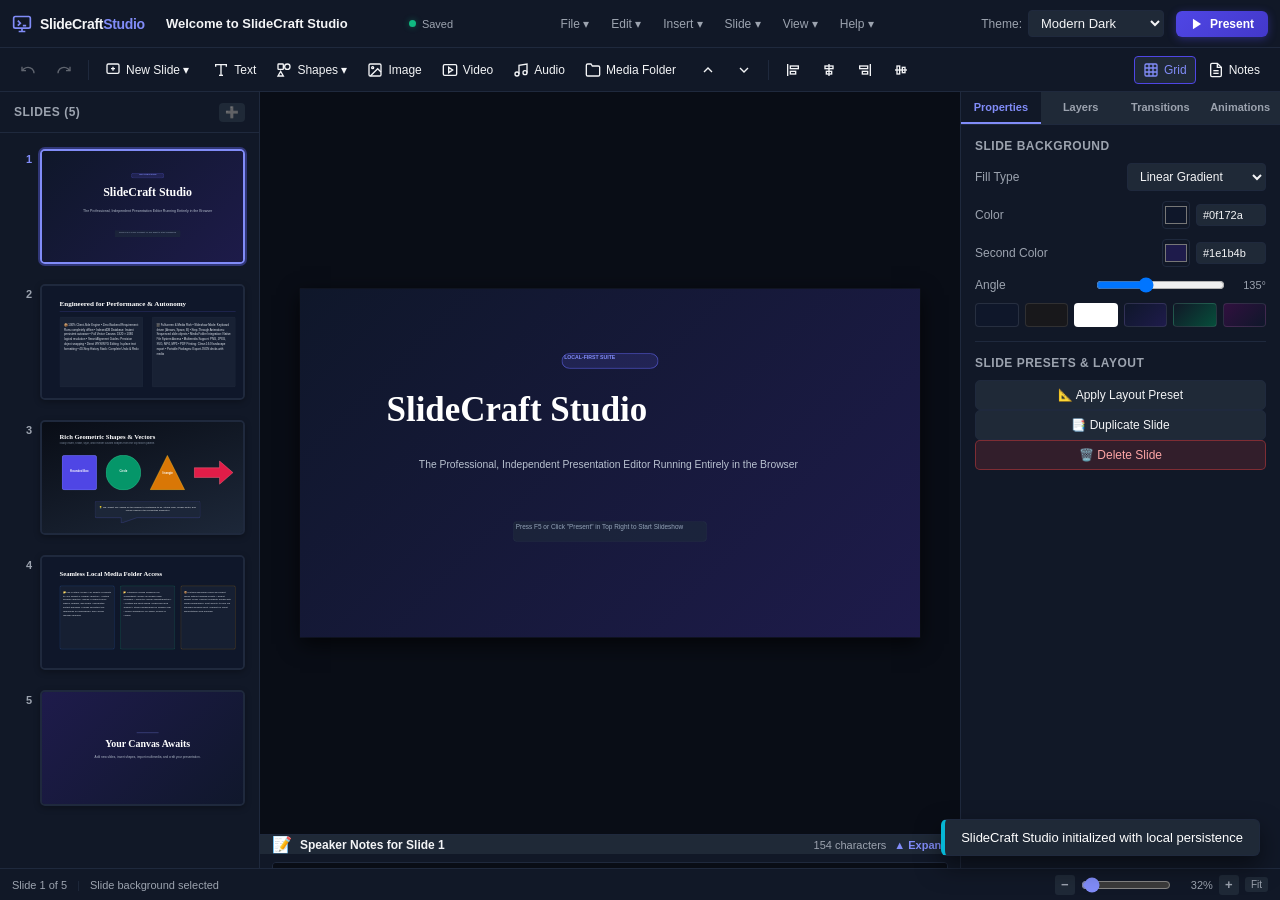
==== commit d8e0f55e: "feat: improve mobile responsiveness and UI layout Introduce mobile navigation controls, refine viewp" ====
--- a/index.html
+++ b/index.html
@@ -15,6 +15,14 @@
   <!-- Top Application Bar -->
   <header class="app-header">
     <div class="header-left">
+      <button class="mobile-menu-btn" id="btnMobileMenuToggle" title="Open Navigation Menu" aria-label="Open Navigation Menu">
+        <svg viewBox="0 0 24 24" fill="none" stroke="currentColor" stroke-width="2">
+          <line x1="3" y1="6" x2="21" y2="6"/>
+          <line x1="3" y1="12" x2="21" y2="12"/>
+          <line x1="3" y1="18" x2="21" y2="18"/>
+        </svg>
+      </button>
+
       <div class="brand">
         <svg class="brand-icon" viewBox="0 0 24 24" fill="none" stroke="currentColor" stroke-width="2">
           <rect x="2" y="3" width="20" height="14" rx="2" stroke="currentColor"/>
@@ -251,7 +259,10 @@
     <aside class="sidebar-slides" id="sidebarSlides">
       <div class="sidebar-header">
         <span class="sidebar-title">Slides (<span id="slideCountLabel">1</span>)</span>
-        <button class="btn-icon-small" id="btnAddSlideSidebar" title="Add Slide (Layout Preset)">➕</button>
+        <div class="sidebar-header-actions">
+          <button class="btn-icon-small" id="btnAddSlideSidebar" title="Add Slide (Layout Preset)">➕</button>
+          <button class="btn-close-drawer mobile-only" id="btnCloseMobileSlides" title="Close Slides">✕</button>
+        </div>
       </div>
 
       <div class="slides-thumbnail-list" id="slidesList">
@@ -325,6 +336,11 @@
 
     <!-- Right Sidebar: Contextual Inspector Panels -->
     <aside class="sidebar-inspector" id="sidebarInspector">
+      <div class="mobile-inspector-header">
+        <span class="mobile-inspector-title">Inspector & Formatting</span>
+        <button class="btn-close-drawer" id="btnCloseMobileInspector" title="Close Panel">✕</button>
+      </div>
+
       <!-- Tabs Header -->
       <div class="inspector-tabs">
         <button class="inspector-tab active" data-tab="properties" id="tabPropertiesBtn">Properties</button>
@@ -699,6 +715,91 @@
     </div>
   </footer>
 
+  <!-- Mobile Bottom Quick Navigation Bar -->
+  <nav class="mobile-bottom-nav" id="mobileBottomNav">
+    <button class="mobile-nav-btn" id="btnMobileToggleSlides" title="Slides Deck">
+      <span class="mobile-nav-icon">📑</span>
+      <span class="mobile-nav-label">Slides</span>
+    </button>
+    <button class="mobile-nav-btn" id="btnMobileInsert" title="Insert Objects">
+      <span class="mobile-nav-icon">➕</span>
+      <span class="mobile-nav-label">Insert</span>
+    </button>
+    <button class="mobile-nav-btn" id="btnMobileFormat" title="Format / Inspector">
+      <span class="mobile-nav-icon">🎨</span>
+      <span class="mobile-nav-label">Format</span>
+      <span class="mobile-badge-dot" id="mobileFormatBadge"></span>
+    </button>
+    <button class="mobile-nav-btn" id="btnMobileNotes" title="Speaker Notes">
+      <span class="mobile-nav-icon">📝</span>
+      <span class="mobile-nav-label">Notes</span>
+    </button>
+    <button class="mobile-nav-btn accent" id="btnMobilePresent" title="Present Slideshow">
+      <span class="mobile-nav-icon">▶️</span>
+      <span class="mobile-nav-label">Present</span>
+    </button>
+  </nav>
+
+  <!-- Mobile Drawer Backdrop Overlay -->
+  <div class="mobile-drawer-backdrop" id="mobileDrawerBackdrop"></div>
+
+  <!-- Mobile Slide-In Navigation Drawer -->
+  <aside class="mobile-nav-drawer" id="mobileNavDrawer">
+    <div class="mobile-nav-header">
+      <div class="brand">
+        <svg class="brand-icon" viewBox="0 0 24 24" fill="none" stroke="currentColor" stroke-width="2">
+          <rect x="2" y="3" width="20" height="14" rx="2" stroke="currentColor"/>
+          <path d="M8 21h8M12 17v4" stroke="currentColor"/>
+          <path d="M7 8l3 3-3 3M13 14h4" stroke="currentColor"/>
+        </svg>
+        <span class="brand-name">SlideCraft<span class="brand-accent">Studio</span></span>
+      </div>
+      <button class="btn-close-drawer" id="btnCloseMobileNav" title="Close Menu">✕</button>
+    </div>
+
+    <div class="mobile-nav-content">
+      <div class="mobile-nav-section">
+        <span class="mobile-nav-heading">Project Actions</span>
+        <button class="mobile-menu-item" id="mBtnNew"><span class="m-icon">📄</span> New Presentation</button>
+        <button class="mobile-menu-item" id="mBtnOpenManager"><span class="m-icon">📂</span> Open / Projects Manager</button>
+        <button class="mobile-menu-item" id="mBtnSave"><span class="m-icon">💾</span> Save to Browser</button>
+        <button class="mobile-menu-item" id="mBtnImport"><span class="m-icon">📥</span> Import Project (.json)</button>
+        <button class="mobile-menu-item" id="mBtnExport"><span class="m-icon">📤</span> Export Project JSON</button>
+        <button class="mobile-menu-item" id="mBtnExportBundle"><span class="m-icon">📦</span> Export Bundle (with Media)</button>
+        <button class="mobile-menu-item" id="mBtnPrint"><span class="m-icon">🖨️</span> Print / Save to PDF</button>
+        <button class="mobile-menu-item" id="mBtnMediaFolder"><span class="m-icon">📁</span> Media Folder & Library</button>
+      </div>
+
+      <div class="mobile-nav-section">
+        <span class="mobile-nav-heading">Presentation Theme</span>
+        <select id="mobileThemeSelect" class="app-select" style="width: 100%; padding: 8px;">
+          <option value="modern-dark">Modern Dark</option>
+          <option value="minimal-light">Minimal Light</option>
+          <option value="corporate-blue">Corporate Blue</option>
+          <option value="elegant-gradient">Elegant Gradient</option>
+          <option value="creative-studio">Creative Studio</option>
+          <option value="classic-presentation">Classic Slate</option>
+        </select>
+      </div>
+
+      <div class="mobile-nav-section">
+        <span class="mobile-nav-heading">Edit Actions</span>
+        <div class="btn-grid-2">
+          <button class="prop-btn-secondary" id="mBtnUndo">↩️ Undo</button>
+          <button class="prop-btn-secondary" id="mBtnRedo">↪️ Redo</button>
+        </div>
+        <div class="btn-grid-2" style="margin-top: 8px;">
+          <button class="prop-btn-secondary" id="mBtnDuplicate">📑 Duplicate</button>
+          <button class="prop-btn-danger" id="mBtnDelete">🗑️ Delete</button>
+        </div>
+      </div>
+
+      <div class="mobile-nav-section">
+        <button class="mobile-menu-item" id="mBtnShortcuts"><span class="m-icon">⌨️</span> Keyboard Shortcuts</button>
+      </div>
+    </div>
+  </aside>
+
   <!-- FULLSCREEN PRESENTATION MODE OVERLAY -->
   <div class="presentation-overlay" id="presentationOverlay" tabindex="-1">
     <div class="presentation-viewport" id="presentationViewport">
--- a/styles.css
+++ b/styles.css
@@ -766,6 +766,21 @@
   border: 2px solid var(--primary);
   border-radius: 2px;
   z-index: 5;
+  touch-action: none;
+}
+.handle::after {
+  content: '';
+  position: absolute;
+  inset: -14px;
+  touch-action: none;
+  z-index: 10;
+}
+.handle.rotate-handle::after {
+  content: '';
+  position: absolute;
+  inset: -14px;
+  touch-action: none;
+  z-index: 10;
 }
 .handle.resize-nw { top: -6px; left: -6px; cursor: nwse-resize; }
 .handle.resize-n  { top: -6px; left: calc(50% - 6px); cursor: ns-resize; }
@@ -1876,46 +1891,425 @@
 }
 
 /* ==========================================================================
-   Responsive Adaptations for Tablets & Mobile
+   Responsive Adaptations for Mobile, Tablets & All Screen Sizes
    ========================================================================== */
+
+/* Defaults for mobile UI elements on desktop */
+.mobile-menu-btn {
+  display: none;
+  background: transparent;
+  border: none;
+  padding: 6px;
+  border-radius: 4px;
+  color: var(--text-main);
+  cursor: pointer;
+  align-items: center;
+  justify-content: center;
+}
+.mobile-menu-btn svg {
+  width: 22px;
+  height: 22px;
+}
+.mobile-bottom-nav {
+  display: none;
+}
+.mobile-nav-drawer {
+  display: none;
+}
+.mobile-drawer-backdrop {
+  display: none;
+}
+.mobile-inspector-header {
+  display: none;
+}
+.mobile-only {
+  display: none;
+}
+
+/* Tablet / Medium Screens */
 @media (max-width: 1024px) {
   :root {
-    --sidebar-left-width: 180px;
-    --sidebar-right-width: 270px;
+    --sidebar-left-width: 200px;
+    --sidebar-right-width: 280px;
   }
   .project-title-input {
     width: 160px;
   }
-}
-
+  .canvas-scroll-container {
+    padding: 24px;
+  }
+}
+
+/* Mobile & Small Tablets */
 @media (max-width: 768px) {
+  :root {
+    --header-height: 48px;
+    --ribbon-height: 44px;
+  }
+
+  html, body {
+    height: 100%;
+    height: 100dvh;
+    overflow: hidden;
+  }
+
+  .app-body {
+    height: 100dvh;
+  }
+
+  /* Header adjustments */
+  .mobile-menu-btn {
+    display: flex;
+  }
+  .app-menubar {
+    display: none; /* Accessible via mobile drawer */
+  }
+  .deck-theme-selector {
+    display: none; /* In mobile drawer */
+  }
+  .project-title-input {
+    width: 120px;
+    font-size: 12px;
+    padding: 3px 6px;
+  }
+  .save-indicator .status-text {
+    display: none;
+  }
+  .save-indicator .status-dot {
+    margin-right: 4px;
+  }
+  .btn-present {
+    padding: 5px 10px;
+    font-size: 11px;
+  }
+
+  /* Ribbon horizontal touch scroll */
+  .app-ribbon {
+    overflow-x: auto;
+    -webkit-overflow-scrolling: touch;
+    padding: 2px 8px;
+    gap: 4px;
+    scrollbar-width: none;
+  }
+  .ribbon-btn, .ribbon-btn-dropdown {
+    padding: 5px 7px;
+    font-size: 11px;
+    min-height: 34px;
+  }
+  .ribbon-btn span, .ribbon-btn-dropdown span {
+    font-size: 11px;
+  }
+
+  /* Main Workspace */
   .app-workspace {
     flex-direction: column;
-  }
+    height: calc(100dvh - var(--header-height) - var(--ribbon-height) - 54px);
+    overflow: hidden;
+    position: relative;
+  }
+
+  .canvas-workspace-area {
+    width: 100%;
+    height: 100%;
+    flex: 1;
+  }
+
+  .canvas-scroll-container {
+    padding: 12px 8px;
+    touch-action: pan-x pan-y;
+  }
+
+  /* Off-canvas Slides Sidebar on Mobile */
   .sidebar-slides {
+    position: fixed;
+    top: var(--header-height);
+    bottom: 54px;
+    left: 0;
+    width: min(290px, 82vw);
+    background: var(--bg-surface);
+    z-index: 4500;
+    transform: translateX(-100%);
+    transition: transform 0.25s cubic-bezier(0.16, 1, 0.3, 1);
+    box-shadow: 10px 0 35px rgba(0, 0, 0, 0.7);
+    border-right: 1px solid var(--border-subtle);
+    display: flex;
+    flex-direction: column;
+  }
+  .sidebar-slides.mobile-open {
+    transform: translateX(0);
+  }
+  .sidebar-header-actions {
+    display: flex;
+    align-items: center;
+    gap: 6px;
+  }
+  .mobile-only {
+    display: inline-flex;
+  }
+  .btn-close-drawer {
+    font-size: 14px;
+    color: var(--text-muted);
+    padding: 4px 8px;
+    border-radius: 4px;
+    background: var(--bg-surface-elevated);
+  }
+  .btn-close-drawer:hover {
+    color: #fff;
+    background: var(--bg-surface-hover);
+  }
+
+  /* Slide-up Inspector Bottom Sheet on Mobile */
+  .sidebar-inspector {
+    position: fixed;
+    bottom: 54px;
+    left: 0;
+    right: 0;
     width: 100%;
-    height: 110px;
-    flex-direction: row;
-    border-right: none;
+    height: 62vh;
+    max-height: 68vh;
+    background: var(--bg-surface);
+    border-top: 2px solid var(--primary);
+    border-left: none;
+    z-index: 4500;
+    transform: translateY(115%);
+    transition: transform 0.25s cubic-bezier(0.16, 1, 0.3, 1);
+    box-shadow: 0 -12px 40px rgba(0, 0, 0, 0.7);
+    display: flex;
+    flex-direction: column;
+    border-radius: 12px 12px 0 0;
+  }
+  .sidebar-inspector.mobile-open {
+    transform: translateY(0);
+  }
+  .mobile-inspector-header {
+    display: flex;
+    align-items: center;
+    justify-content: space-between;
+    padding: 8px 14px;
+    background: var(--bg-surface-elevated);
     border-bottom: 1px solid var(--border-subtle);
-  }
-  .sidebar-header {
+    border-radius: 12px 12px 0 0;
+  }
+  .mobile-inspector-title {
+    font-size: 13px;
+    font-weight: 600;
+    color: var(--text-main);
+  }
+
+  /* Hide Desktop Status Bar on Mobile to maximize workspace */
+  .app-statusbar {
     display: none;
   }
-  .slides-thumbnail-list {
-    flex-direction: row;
-    overflow-x: auto;
-    padding: 8px;
+
+  /* Mobile Bottom Navigation Bar */
+  .mobile-bottom-nav {
+    display: flex;
+    position: fixed;
+    bottom: 0;
+    left: 0;
+    right: 0;
+    height: 54px;
+    background: var(--bg-surface);
+    border-top: 1px solid var(--border-subtle);
+    z-index: 4000;
+    align-items: center;
+    justify-content: space-around;
+    padding: 0 4px;
+  }
+  .mobile-nav-btn {
+    display: flex;
+    flex-direction: column;
+    align-items: center;
+    justify-content: center;
+    gap: 2px;
+    padding: 4px 8px;
+    min-width: 54px;
+    height: 46px;
+    border-radius: 6px;
+    color: var(--text-muted);
+    transition: all 0.12s;
+    position: relative;
+  }
+  .mobile-nav-btn:hover, .mobile-nav-btn.active {
+    color: var(--text-main);
+    background: var(--bg-surface-elevated);
+  }
+  .mobile-nav-btn.accent {
+    color: var(--primary-light);
+  }
+  .mobile-nav-icon {
+    font-size: 16px;
+  }
+  .mobile-nav-label {
+    font-size: 10px;
+    font-weight: 500;
+  }
+  .mobile-badge-dot {
+    position: absolute;
+    top: 5px;
+    right: 12px;
+    width: 6px;
+    height: 6px;
+    background: var(--primary-light);
+    border-radius: 50%;
+    display: none;
+  }
+  .mobile-badge-dot.show {
+    display: block;
+  }
+
+  /* Mobile Drawer Backdrop */
+  .mobile-drawer-backdrop {
+    position: fixed;
+    inset: 0;
+    background: rgba(0, 0, 0, 0.65);
+    backdrop-filter: blur(2px);
+    z-index: 4400;
+    display: none;
+  }
+  .mobile-drawer-backdrop.active {
+    display: block;
+  }
+
+  /* Mobile Slide-In Navigation Drawer */
+  .mobile-nav-drawer {
+    display: flex;
+    flex-direction: column;
+    position: fixed;
+    top: 0;
+    bottom: 0;
+    left: 0;
+    width: min(300px, 85vw);
+    background: var(--bg-surface);
+    z-index: 5000;
+    transform: translateX(-100%);
+    transition: transform 0.25s cubic-bezier(0.16, 1, 0.3, 1);
+    box-shadow: 10px 0 35px rgba(0, 0, 0, 0.7);
+    overflow-y: auto;
+  }
+  .mobile-nav-drawer.open {
+    transform: translateX(0);
+  }
+  .mobile-nav-header {
+    display: flex;
+    align-items: center;
+    justify-content: space-between;
+    padding: 12px 16px;
+    border-bottom: 1px solid var(--border-subtle);
+    background: var(--bg-surface-elevated);
+  }
+  .mobile-nav-content {
+    padding: 14px;
+    display: flex;
+    flex-direction: column;
+    gap: 16px;
+  }
+  .mobile-nav-section {
+    display: flex;
+    flex-direction: column;
+    gap: 6px;
+  }
+  .mobile-nav-heading {
+    font-size: 11px;
+    font-weight: 700;
+    text-transform: uppercase;
+    color: var(--text-muted);
+    letter-spacing: 0.5px;
+    margin-bottom: 4px;
+  }
+  .mobile-menu-item {
+    display: flex;
+    align-items: center;
+    gap: 10px;
+    padding: 9px 12px;
+    border-radius: 6px;
+    background: var(--bg-surface-elevated);
+    color: var(--text-main);
+    font-size: 13px;
+    font-weight: 500;
+    text-align: left;
+    width: 100%;
+    transition: background 0.12s;
+  }
+  .mobile-menu-item:hover {
+    background: var(--bg-surface-hover);
+  }
+  .mobile-menu-item .m-icon {
+    font-size: 15px;
+  }
+
+  /* Modals on mobile */
+  .modal-dialog {
+    max-width: 95vw !important;
+    max-height: 88vh !important;
+    border-radius: 8px;
+  }
+  .layouts-grid {
+    grid-template-columns: repeat(2, 1fr);
     gap: 8px;
   }
-  .slide-card {
-    width: 120px;
-    flex-direction: column;
+  .shortcuts-grid {
+    grid-template-columns: 1fr;
+    gap: 12px;
+  }
+  .media-grid {
+    grid-template-columns: 1fr;
+    gap: 10px;
+  }
+
+  /* Presentation Mode Mobile HUD */
+  .presentation-hud {
+    bottom: 14px;
+    padding: 4px 10px;
+    gap: 6px;
+    opacity: 0.4;
+  }
+  .hud-btn {
+    padding: 6px 10px;
+    font-size: 11px;
+  }
+}
+
+/* Smartphone Portrait (< 480px) */
+@media (max-width: 480px) {
+  .brand-name {
+    font-size: 13px;
+  }
+  .project-title-input {
+    width: 95px;
+    font-size: 11px;
+  }
+  .layouts-grid {
+    grid-template-columns: 1fr;
+  }
+  .btn-present span {
+    display: none;
+  }
+  .btn-present {
+    padding: 6px 8px;
+  }
+}
+
+/* Smartphone Landscape (< 520px height) */
+@media (max-height: 520px) and (orientation: landscape) {
+  :root {
+    --header-height: 40px;
+    --ribbon-height: 38px;
+  }
+  .app-workspace {
+    height: calc(100dvh - var(--header-height) - var(--ribbon-height) - 48px);
+  }
+  .mobile-bottom-nav {
+    height: 46px;
+  }
+  .mobile-nav-btn {
+    height: 40px;
   }
   .sidebar-inspector {
-    display: none; /* toggleable via button */
+    height: 75vh;
   }
   .canvas-scroll-container {
-    padding: 10px;
-  }
-}
+    padding: 6px;
+  }
+}
+
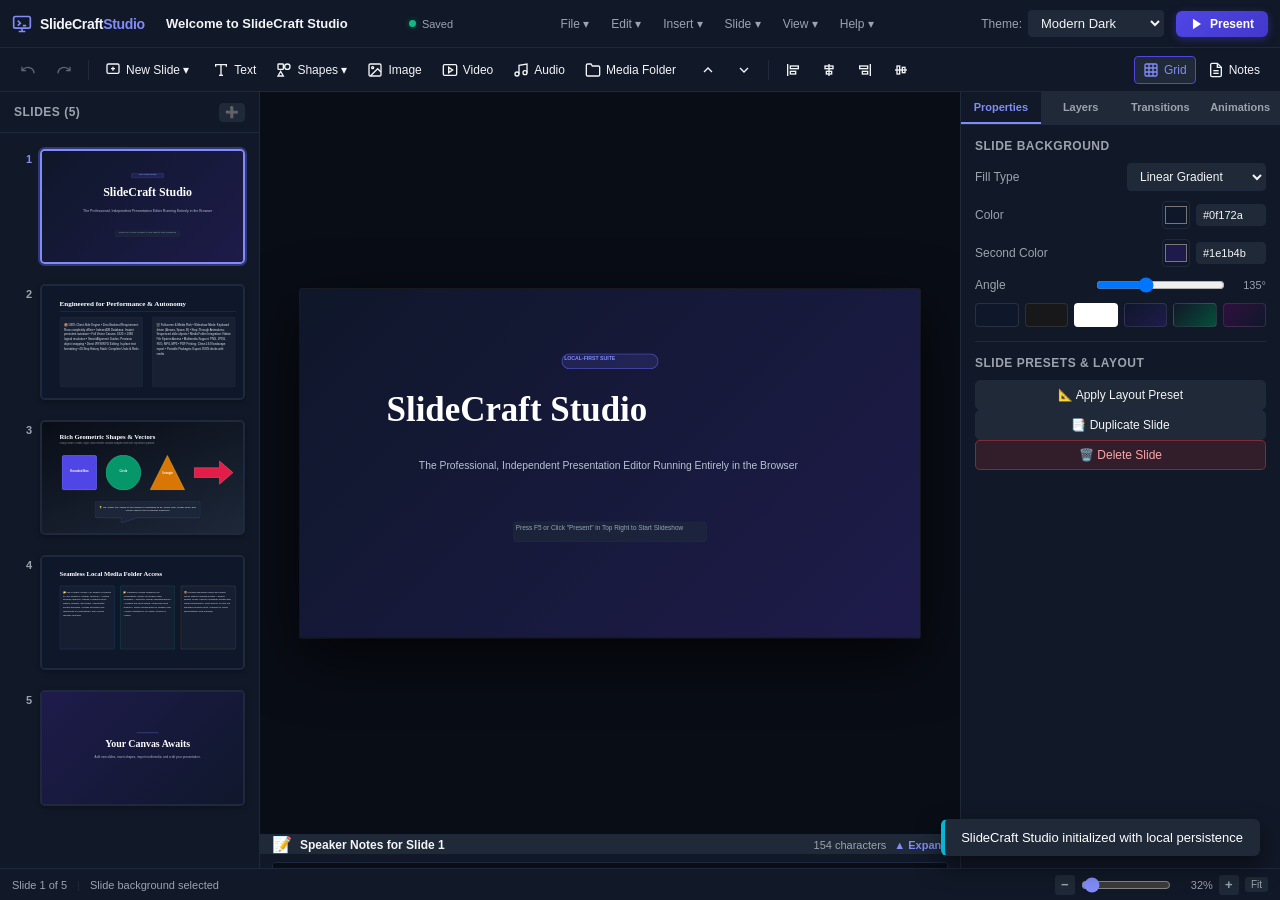
==== commit 9dbab02e: "feat: enhance mobile user interface Improve mobile usability by adding floating canvas controls, an " ====
--- a/index.html
+++ b/index.html
@@ -314,6 +314,13 @@
             <div class="marquee-rect" id="marqueeRect"></div>
           </div>
         </div>
+      </div>
+
+      <!-- Floating Canvas Controls for Mobile/Tablet -->
+      <div class="mobile-canvas-controls" id="mobileCanvasControls">
+        <button class="m-zoom-btn" id="mBtnZoomOut" title="Zoom Out">−</button>
+        <button class="m-zoom-btn m-zoom-fit" id="mBtnZoomFit" title="Fit to Screen"><span id="mZoomVal">Fit</span></button>
+        <button class="m-zoom-btn" id="mBtnZoomIn" title="Zoom In">+</button>
       </div>
 
       <!-- Speaker Notes Collapsible Drawer -->
@@ -838,6 +845,44 @@
 
   <!-- MODALS -->
 
+  <!-- Modal 0: Mobile Insert Action Sheet -->
+  <div class="modal-backdrop" id="modalMobileInsert" style="display: none;">
+    <div class="modal-dialog modal-sm">
+      <div class="modal-header">
+        <h3 class="modal-title">Insert into Slide</h3>
+        <button class="modal-close-btn" data-close="modalMobileInsert">✕</button>
+      </div>
+      <div class="modal-body">
+        <div class="mobile-insert-grid">
+          <button class="mobile-insert-card" id="mInsertSlide">
+            <span class="m-ins-icon">➕</span>
+            <span class="m-ins-text">New Slide (Preset)</span>
+          </button>
+          <button class="mobile-insert-card" id="mInsertText">
+            <span class="m-ins-icon">🔤</span>
+            <span class="m-ins-text">Text Box</span>
+          </button>
+          <button class="mobile-insert-card" id="mInsertShape">
+            <span class="m-ins-icon">🔷</span>
+            <span class="m-ins-text">Shape</span>
+          </button>
+          <button class="mobile-insert-card" id="mInsertImage">
+            <span class="m-ins-icon">🖼️</span>
+            <span class="m-ins-text">Image</span>
+          </button>
+          <button class="mobile-insert-card" id="mInsertVideo">
+            <span class="m-ins-icon">🎬</span>
+            <span class="m-ins-text">Video</span>
+          </button>
+          <button class="mobile-insert-card" id="mInsertAudio">
+            <span class="m-ins-icon">🎵</span>
+            <span class="m-ins-text">Audio</span>
+          </button>
+        </div>
+      </div>
+    </div>
+  </div>
+
   <!-- Modal 1: Layout Presets Picker -->
   <div class="modal-backdrop" id="modalLayoutPicker" style="display: none;">
     <div class="modal-dialog modal-lg">
--- a/styles.css
+++ b/styles.css
@@ -336,6 +336,7 @@
   display: flex;
   align-items: center;
   gap: 4px;
+  flex-shrink: 0;
 }
 .ribbon-group-right {
   margin-left: auto;
@@ -570,21 +571,26 @@
 
 .canvas-scale-wrapper {
   position: relative;
-  display: flex;
-  align-items: center;
-  justify-content: center;
+  display: block;
+  flex-shrink: 0;
+  margin: auto;
+  box-shadow: 0 20px 60px rgba(0, 0, 0, 0.7), 0 0 0 1px rgba(255, 255, 255, 0.08);
+  border-radius: 2px;
+  overflow: visible;
 }
 
 /* The 1920x1080 Logical Slide Canvas */
 .slide-canvas {
   width: var(--canvas-logical-w);
   height: var(--canvas-logical-h);
-  position: relative;
+  position: absolute;
+  top: 0;
+  left: 0;
   background: #0f172a;
-  box-shadow: 0 20px 60px rgba(0, 0, 0, 0.7), 0 0 0 1px rgba(255, 255, 255, 0.08);
-  transform-origin: center center;
+  transform-origin: 0 0;
   overflow: hidden;
   user-select: none;
+  touch-action: none;
 }
 
 .canvas-background-layer {
@@ -1493,7 +1499,7 @@
   inset: 0;
   background: rgba(0, 0, 0, 0.7);
   backdrop-filter: blur(4px);
-  z-index: 2000;
+  z-index: 6000;
   display: flex;
   align-items: center;
   justify-content: center;
@@ -1511,9 +1517,45 @@
   flex-direction: column;
   overflow: hidden;
 }
+.modal-sm { max-width: 420px; }
 .modal-md { max-width: 540px; }
 .modal-lg { max-width: 720px; }
 .modal-xl { max-width: 960px; }
+
+/* Mobile Insert Grid */
+.mobile-insert-grid {
+  display: grid;
+  grid-template-columns: repeat(2, 1fr);
+  gap: 10px;
+  padding: 6px 0;
+}
+.mobile-insert-card {
+  display: flex;
+  flex-direction: column;
+  align-items: center;
+  justify-content: center;
+  gap: 8px;
+  padding: 16px 10px;
+  background: var(--bg-surface-elevated);
+  border: 1px solid var(--border-subtle);
+  border-radius: 8px;
+  color: var(--text-main);
+  cursor: pointer;
+  transition: all 0.15s;
+}
+.mobile-insert-card:hover, .mobile-insert-card:active {
+  background: var(--bg-surface-hover);
+  border-color: var(--primary);
+  transform: translateY(-2px);
+}
+.m-ins-icon {
+  font-size: 26px;
+}
+.m-ins-text {
+  font-size: 12px;
+  font-weight: 500;
+  text-align: center;
+}
 
 .modal-header {
   padding: 14px 18px;
@@ -1926,22 +1968,27 @@
   display: none;
 }
 
+/* Mobile Canvas Floating Controls (Hidden on desktop) */
+.mobile-canvas-controls {
+  display: none;
+}
+
 /* Tablet / Medium Screens */
 @media (max-width: 1024px) {
   :root {
-    --sidebar-left-width: 200px;
-    --sidebar-right-width: 280px;
+    --sidebar-left-width: 190px;
+    --sidebar-right-width: 270px;
   }
   .project-title-input {
-    width: 160px;
+    width: 150px;
   }
   .canvas-scroll-container {
-    padding: 24px;
-  }
-}
-
-/* Mobile & Small Tablets */
-@media (max-width: 768px) {
+    padding: 20px;
+  }
+}
+
+/* Mobile & Small Tablets (< 900px) */
+@media (max-width: 900px) {
   :root {
     --header-height: 48px;
     --ribbon-height: 44px;
@@ -1955,6 +2002,48 @@
 
   .app-body {
     height: 100dvh;
+  }
+
+  /* Floating Canvas Controls on Mobile/Tablet */
+  .mobile-canvas-controls {
+    display: flex;
+    position: absolute;
+    bottom: 12px;
+    right: 12px;
+    z-index: 100;
+    background: rgba(15, 23, 42, 0.88);
+    backdrop-filter: blur(8px);
+    border: 1px solid var(--border-subtle);
+    border-radius: 20px;
+    padding: 3px;
+    box-shadow: 0 4px 16px rgba(0, 0, 0, 0.4);
+    align-items: center;
+    gap: 2px;
+  }
+  .m-zoom-btn {
+    background: transparent;
+    border: none;
+    color: var(--text-muted);
+    font-size: 13px;
+    font-weight: 600;
+    width: 28px;
+    height: 28px;
+    border-radius: 14px;
+    display: flex;
+    align-items: center;
+    justify-content: center;
+    cursor: pointer;
+    transition: all 0.12s;
+  }
+  .m-zoom-btn:active {
+    background: var(--bg-surface-elevated);
+    color: #fff;
+  }
+  .m-zoom-btn.m-zoom-fit {
+    width: auto;
+    padding: 0 8px;
+    font-size: 11px;
+    color: var(--primary-light);
   }
 
   /* Header adjustments */
@@ -1999,6 +2088,9 @@
   .ribbon-btn span, .ribbon-btn-dropdown span {
     font-size: 11px;
   }
+  .ribbon-group-right {
+    margin-left: 0;
+  }
 
   /* Main Workspace */
   .app-workspace {
@@ -2012,11 +2104,13 @@
     width: 100%;
     height: 100%;
     flex: 1;
+    position: relative;
   }
 
   .canvas-scroll-container {
     padding: 12px 8px;
     touch-action: pan-x pan-y;
+    -webkit-overflow-scrolling: touch;
   }
 
   /* Off-canvas Slides Sidebar on Mobile */
@@ -2034,6 +2128,7 @@
     border-right: 1px solid var(--border-subtle);
     display: flex;
     flex-direction: column;
+    -webkit-overflow-scrolling: touch;
   }
   .sidebar-slides.mobile-open {
     transform: translateX(0);
@@ -2077,6 +2172,7 @@
     display: flex;
     flex-direction: column;
     border-radius: 12px 12px 0 0;
+    -webkit-overflow-scrolling: touch;
   }
   .sidebar-inspector.mobile-open {
     transform: translateY(0);
@@ -2099,6 +2195,14 @@
   /* Hide Desktop Status Bar on Mobile to maximize workspace */
   .app-statusbar {
     display: none;
+  }
+
+  /* Notification Toasts on mobile */
+  .toast-container {
+    bottom: 64px;
+    right: 12px;
+    left: 12px;
+    align-items: center;
   }
 
   /* Mobile Bottom Navigation Bar */
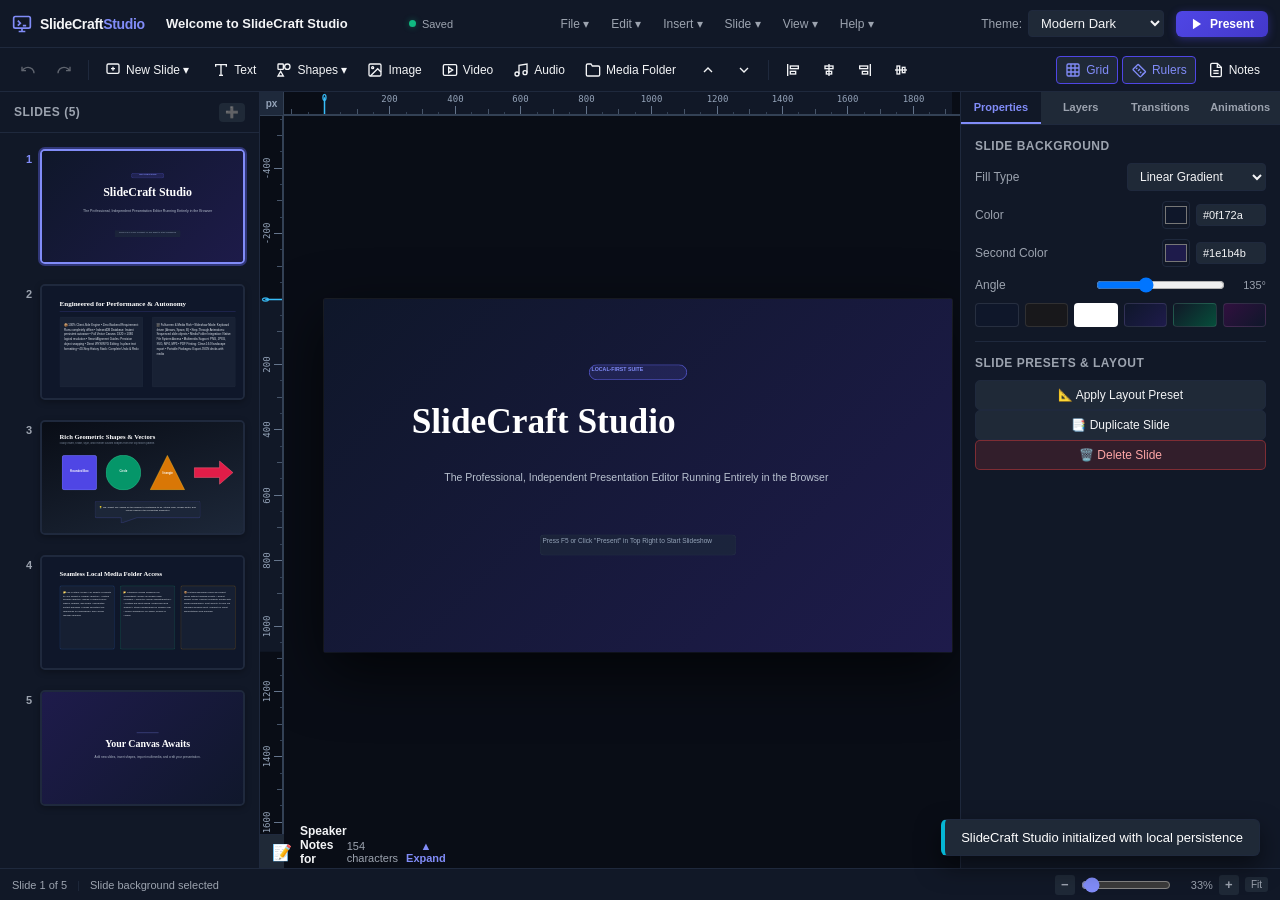
==== commit 0cb7366b: "feat: add canvas rulers and improve presentation scaling - Implement UI and logic for togglable canv" ====
--- a/index.html
+++ b/index.html
@@ -118,6 +118,7 @@
           <button class="dropdown-item" id="menuPresentCurrent"><span class="item-icon">⏯️</span> Present From Current <kbd>Shift+F5</kbd></button>
           <hr class="dropdown-divider">
           <button class="dropdown-item" id="menuToggleGrid"><span class="item-icon">▦</span> Toggle Grid & Snapping</button>
+          <button class="dropdown-item" id="menuToggleRulers"><span class="item-icon">📐</span> Toggle Canvas Rulers <kbd>Shift+R</kbd></button>
           <button class="dropdown-item" id="menuToggleNotes"><span class="item-icon">📝</span> Toggle Speaker Notes Drawer</button>
           <button class="dropdown-item" id="menuZoomFit"><span class="item-icon">🔍</span> Fit to Viewport</button>
         </div>
@@ -246,6 +247,13 @@
         <svg viewBox="0 0 24 24" fill="none" stroke="currentColor" stroke-width="2"><rect x="3" y="3" width="18" height="18" rx="2"/><path d="M3 9h18M3 15h18M9 3v18M15 3v18"/></svg>
         <span>Grid</span>
       </button>
+      <button class="ribbon-btn toggle-active" id="ribbonToggleRuler" title="Toggle Canvas Rulers (Shift+R)">
+        <svg viewBox="0 0 24 24" fill="none" stroke="currentColor" stroke-width="2">
+          <path d="M21.3 15.3l-6.6 6.6c-.4.4-1 .4-1.4 0l-9.9-9.9c-.4-.4-.4-1 0-1.4l6.6-6.6c.4-.4 1-.4 1.4 0l9.9 9.9c.4.4.4 1 0 1.4z"/>
+          <path d="M7.5 10.5l2-2M10.5 13.5l3-3M13.5 16.5l2-2M16.5 19.5l3-3"/>
+        </svg>
+        <span>Rulers</span>
+      </button>
       <button class="ribbon-btn" id="ribbonToggleNotes" title="Toggle Speaker Notes">
         <svg viewBox="0 0 24 24" fill="none" stroke="currentColor" stroke-width="2"><path d="M14 2H6a2 2 0 0 0-2 2v16a2 2 0 0 0 2 2h12a2 2 0 0 0 2-2V8z"/><polyline points="14 2 14 8 20 8"/><line x1="16" y1="13" x2="8" y2="13"/><line x1="16" y1="17" x2="8" y2="17"/></svg>
         <span>Notes</span>
@@ -270,8 +278,23 @@
       </div>
     </aside>
 
-    <!-- Center Canvas Area -->
+    <!-- Center Canvas Area with Top and Left Ruler System -->
     <section class="canvas-workspace-area" id="canvasWorkspaceArea">
+      <!-- Top-Left Origin Corner Box -->
+      <div class="ruler-corner" id="rulerCorner" title="Slide Coordinate System (0,0 to 1920,1080 px). Click to toggle rulers.">
+        <span>px</span>
+      </div>
+
+      <!-- Top Horizontal Canvas Ruler -->
+      <div class="ruler-top-container" id="rulerTopContainer">
+        <canvas id="rulerTopCanvas" class="ruler-canvas"></canvas>
+      </div>
+
+      <!-- Left Vertical Canvas Ruler -->
+      <div class="ruler-left-container" id="rulerLeftContainer">
+        <canvas id="rulerLeftCanvas" class="ruler-canvas"></canvas>
+      </div>
+
       <div class="canvas-scroll-container" id="canvasScrollContainer">
         <!-- The Logical 1920x1080 Slide Canvas Container -->
         <div class="canvas-scale-wrapper" id="canvasScaleWrapper">
@@ -291,9 +314,17 @@
             <!-- Selection and Transform Gizmo -->
             <div class="selection-overlay" id="selectionOverlay">
               <div class="selection-box" id="selectionBox">
+                <!-- Move Grip Bar for effortless dragging -->
+                <div class="selection-move-bar" id="selectionMoveBar" title="Click and drag to move element (or use Arrow keys)">
+                  <svg viewBox="0 0 24 24" width="12" height="12" fill="currentColor">
+                    <path d="M10 9h4V6h3l-5-5-5 5h3v3zm-1 1H6V7l-5 5 5 5v-3h3v-4zm11 2l-5-5v3h-3v4h3v3l5-5zm-7 3h-4v3H6l5 5 5-5h-3v-3z"/>
+                  </svg>
+                  <span>Drag to Move</span>
+                </div>
+
                 <!-- Rotation Handle -->
                 <div class="rotate-stem"></div>
-                <div class="handle rotate-handle" id="handleRotate" title="Drag to Rotate (Hold Shift for 15° steps)"></div>
+                <div class="handle rotate-handle" id="handleRotate" title="Drag to Rotate (Magnetic cardinal snap at 0°/90°/180°/270°, Shift for 15° steps, Alt for free angle)"></div>
 
                 <!-- 8 Resize Handles -->
                 <div class="handle resize-nw" data-handle="nw"></div>
@@ -307,6 +338,12 @@
 
                 <!-- Dimension Tooltip -->
                 <div class="selection-badge" id="selectionBadge">0 × 0</div>
+              </div>
+
+              <!-- Magnetic Cardinal Rotation Snap Tooltip (always upright) -->
+              <div class="rotation-snap-tooltip" id="rotationSnapTooltip">
+                <span class="snap-icon">🎯</span>
+                <span class="snap-label" id="rotationSnapLabel">Parallel to X-Axis</span>
               </div>
             </div>
 
@@ -453,10 +490,24 @@
               </div>
             </div>
 
+            <!-- Quick Alignment & Positioning -->
+            <hr class="pane-divider">
+            <div class="prop-section-subtitle">Align & Position</div>
+            <div class="align-buttons-grid">
+              <button class="prop-btn-secondary btn-align-tool" id="btnAlignElemLeft" title="Align Left">⇤ Left</button>
+              <button class="prop-btn-secondary btn-align-tool" id="btnAlignElemCenterH" title="Center Horizontally">⇎ Center</button>
+              <button class="prop-btn-secondary btn-align-tool" id="btnAlignElemRight" title="Align Right">⇥ Right</button>
+              <button class="prop-btn-secondary btn-align-tool" id="btnAlignElemTop" title="Align Top">⇡ Top</button>
+              <button class="prop-btn-secondary btn-align-tool" id="btnAlignElemMiddleV" title="Middle Vertically">⇣ Middle</button>
+              <button class="prop-btn-secondary btn-align-tool" id="btnAlignElemBottom" title="Align Bottom">⇤ Bottom</button>
+            </div>
+            <button class="prop-btn-secondary btn-align-tool-center" id="btnCenterOnSlide" style="margin-top: 6px; width: 100%;">🎯 Center on Slide</button>
+
             <!-- Text Formatting (Only for Text Elements) -->
             <div id="subgroupTextProps" style="display: none;">
               <hr class="pane-divider">
               <div class="prop-section-subtitle">Text Formatting</div>
+              <button class="prop-btn" id="btnEditTextInPlace" style="margin-bottom: 10px; width: 100%;">✏️ Edit Text Content</button>
 
               <div class="prop-row">
                 <label>Font</label>
@@ -808,7 +859,7 @@
   </aside>
 
   <!-- FULLSCREEN PRESENTATION MODE OVERLAY -->
-  <div class="presentation-overlay" id="presentationOverlay" tabindex="-1">
+  <div class="presentation-overlay fullscreen-container presentation-mode" id="presentation-mode" data-alias="fullscreen-container" tabindex="-1">
     <div class="presentation-viewport" id="presentationViewport">
       <!-- Fullscreen presentation slide display -->
       <div class="presentation-slide-container" id="presentationSlideContainer">
@@ -1043,9 +1094,13 @@
             <div class="shortcut-item"><span>Redo</span> <kbd>Ctrl + Y</kbd></div>
             <div class="shortcut-item"><span>Duplicate Element/Slide</span> <kbd>Ctrl + D</kbd></div>
             <div class="shortcut-item"><span>Delete Selected</span> <kbd>Del</kbd> / <kbd>Backspace</kbd></div>
-            <div class="shortcut-item"><span>Select All Elements</span> <kbd>Ctrl + A</kbd></div>
-            <div class="shortcut-item"><span>Nudge 1px</span> <kbd>Arrow keys</kbd></div>
-            <div class="shortcut-item"><span>Nudge 10px</span> <kbd>Shift + Arrows</kbd></div>
+            <div class="shortcut-item"><span>Move Elements</span> <kbd>Drag Move Bar</kbd></div>
+            <div class="shortcut-item"><span>Nudge (5px)</span> <kbd>Arrow keys</kbd></div>
+            <div class="shortcut-item"><span>Fast Nudge (25px)</span> <kbd>Shift + Arrows</kbd></div>
+            <div class="shortcut-item"><span>Free Drag (Bypass Snapping)</span> <kbd>Hold Alt + Drag</kbd></div>
+            <div class="shortcut-item"><span>Rotate 15° Increments</span> <kbd>Shift + Rotate</kbd></div>
+            <div class="shortcut-item"><span>Rotate Free (No Cardinal Snap)</span> <kbd>Alt + Rotate</kbd></div>
+            <div class="shortcut-item"><span>Toggle Canvas Rulers</span> <kbd>Shift + R</kbd></div>
           </div>
         </div>
       </div>
--- a/styles.css
+++ b/styles.css
@@ -549,24 +549,193 @@
   color: #fff;
 }
 
-/* 2. Center Canvas Area */
+/* 2. Center Canvas Area with Top & Left Ruler System */
 .canvas-workspace-area {
   flex: 1;
-  display: flex;
-  flex-direction: column;
+  display: grid;
+  grid-template-columns: 24px 1fr;
+  grid-template-rows: 24px 1fr;
   background: var(--bg-app);
   overflow: hidden;
   position: relative;
 }
 
+.canvas-workspace-area.rulers-hidden {
+  grid-template-columns: 0px 1fr;
+  grid-template-rows: 0px 1fr;
+}
+
+.ruler-corner {
+  grid-column: 1;
+  grid-row: 1;
+  width: 24px;
+  height: 24px;
+  background: #1e293b;
+  border-right: 1px solid #334155;
+  border-bottom: 1px solid #334155;
+  display: flex;
+  align-items: center;
+  justify-content: center;
+  font-size: 10px;
+  font-weight: 700;
+  color: #94a3b8;
+  user-select: none;
+  cursor: pointer;
+  z-index: 30;
+  box-sizing: border-box;
+  transition: background 0.15s ease, color 0.15s ease;
+}
+.ruler-corner:hover {
+  background: #334155;
+  color: #38bdf8;
+}
+
+.ruler-top-container {
+  grid-column: 2;
+  grid-row: 1;
+  height: 24px;
+  position: relative;
+  overflow: hidden;
+  background: #0f172a;
+  border-bottom: 1px solid #334155;
+  user-select: none;
+  z-index: 25;
+  box-sizing: border-box;
+  cursor: row-resize;
+}
+
+.ruler-left-container {
+  grid-column: 1;
+  grid-row: 2;
+  width: 24px;
+  position: relative;
+  overflow: hidden;
+  background: #0f172a;
+  border-right: 1px solid #334155;
+  user-select: none;
+  z-index: 25;
+  box-sizing: border-box;
+  cursor: col-resize;
+}
+
+.ruler-canvas {
+  display: block;
+  width: 100%;
+  height: 100%;
+}
+
+/* User-created Guidelines dragged from Rulers */
+.user-guide-line {
+  position: absolute;
+  z-index: 55;
+  pointer-events: auto;
+  user-select: none;
+  transition: background-color 0.15s ease, box-shadow 0.15s ease;
+}
+.user-guide-line.guide-x {
+  left: 0;
+  right: 0;
+  height: 1px;
+  background: rgba(56, 189, 248, 0.75);
+  box-shadow: 0 0 4px rgba(56, 189, 248, 0.5);
+  cursor: row-resize;
+}
+.user-guide-line.guide-y {
+  top: 0;
+  bottom: 0;
+  width: 1px;
+  background: rgba(56, 189, 248, 0.75);
+  box-shadow: 0 0 4px rgba(56, 189, 248, 0.5);
+  cursor: col-resize;
+}
+.user-guide-line:hover {
+  background: #38bdf8;
+  box-shadow: 0 0 8px #38bdf8;
+}
+.user-guide-tag {
+  position: absolute;
+  font-family: ui-monospace, SFMono-Regular, monospace;
+  font-size: 9px;
+  font-weight: 600;
+  background: #0f172a;
+  color: #38bdf8;
+  padding: 1px 5px;
+  border-radius: 3px;
+  border: 1px solid rgba(56, 189, 248, 0.4);
+  pointer-events: none;
+  white-space: nowrap;
+  user-select: none;
+  opacity: 0.85;
+  transition: opacity 0.15s ease;
+}
+.user-guide-line:hover .user-guide-tag {
+  opacity: 1;
+  background: #0284c7;
+  color: #ffffff;
+  border-color: #38bdf8;
+}
+.user-guide-line.guide-x .user-guide-tag {
+  left: 12px;
+  top: -16px;
+}
+.user-guide-line.guide-y .user-guide-tag {
+  top: 12px;
+  left: 4px;
+}
+
+/* Floating Drag Guideline Preview */
+.ruler-guide-preview {
+  position: fixed;
+  z-index: 10000;
+  pointer-events: none;
+}
+.ruler-guide-preview.horizontal {
+  left: 0;
+  right: 0;
+  height: 1px;
+  background: #38bdf8;
+  box-shadow: 0 0 8px #38bdf8;
+}
+.ruler-guide-preview.vertical {
+  top: 0;
+  bottom: 0;
+  width: 1px;
+  background: #38bdf8;
+  box-shadow: 0 0 8px #38bdf8;
+}
+.ruler-guide-preview-tag {
+  position: absolute;
+  font-family: ui-monospace, SFMono-Regular, monospace;
+  font-size: 10px;
+  font-weight: 700;
+  background: #0284c7;
+  color: #ffffff;
+  padding: 2px 7px;
+  border-radius: 3px;
+  box-shadow: 0 4px 12px rgba(0, 0, 0, 0.5);
+  border: 1px solid rgba(255, 255, 255, 0.2);
+}
+
+.canvas-workspace-area.rulers-hidden .ruler-corner,
+.canvas-workspace-area.rulers-hidden .ruler-top-container,
+.canvas-workspace-area.rulers-hidden .ruler-left-container {
+  display: none !important;
+}
+
 .canvas-scroll-container {
-  flex: 1;
-  display: flex;
-  align-items: center;
-  justify-content: center;
+  grid-column: 2;
+  grid-row: 2;
+  display: flex;
+  align-items: safe center;
+  justify-content: safe center;
   overflow: auto;
   position: relative;
   padding: 40px;
+}
+
+.canvas-workspace-area.rulers-hidden .canvas-scroll-container {
+  grid-column: 1 / -1;
+  grid-row: 1 / -1;
 }
 
 .canvas-scale-wrapper {
@@ -641,6 +810,10 @@
 .element-inner-text.editing {
   user-select: text;
   cursor: text;
+  outline: 2px dashed #38bdf8;
+  outline-offset: 3px;
+  background: rgba(15, 23, 42, 0.4);
+  border-radius: 4px;
 }
 
 .element-inner-shape {
@@ -714,6 +887,18 @@
   background: var(--accent-cyan);
   box-shadow: 0 0 4px var(--accent-cyan);
 }
+.guide-line.guide-cardinal {
+  display: block;
+  z-index: 65;
+  background: #38bdf8;
+  box-shadow: 0 0 8px rgba(56, 189, 248, 0.95), 0 0 2px #ffffff;
+}
+.guide-x.guide-cardinal {
+  border-top: 1px dashed rgba(255, 255, 255, 0.7);
+}
+.guide-y.guide-cardinal {
+  border-left: 1px dashed rgba(255, 255, 255, 0.7);
+}
 
 /* Selection and Transform Overlay */
 .selection-overlay {
@@ -730,9 +915,71 @@
   box-sizing: border-box;
   transform-origin: center center;
   pointer-events: auto;
+  cursor: move;
+  box-shadow: 0 0 0 1px rgba(99, 102, 241, 0.25);
+  transition: border-color 0.12s ease, box-shadow 0.12s ease;
 }
 .selection-box.active {
   display: block;
+}
+.selection-box.is-dragging {
+  cursor: grabbing !important;
+  border-color: #38bdf8 !important;
+  box-shadow: 0 0 16px rgba(56, 189, 248, 0.5) !important;
+}
+
+/* Dedicated Move Grip Bar at top of selection */
+.selection-move-bar {
+  position: absolute;
+  top: -26px;
+  left: 0;
+  display: inline-flex;
+  align-items: center;
+  gap: 5px;
+  background: var(--primary, #6366f1);
+  color: #ffffff;
+  font-size: 11px;
+  font-weight: 600;
+  padding: 3px 8px;
+  border-radius: 4px;
+  cursor: move;
+  white-space: nowrap;
+  user-select: none;
+  box-shadow: 0 2px 8px rgba(0, 0, 0, 0.4);
+  pointer-events: auto;
+  z-index: 20;
+  transition: background 0.15s ease, transform 0.1s ease;
+}
+.selection-move-bar:hover {
+  background: var(--primary-hover, #4f46e5);
+  transform: translateY(-1px);
+}
+.selection-move-bar:active {
+  cursor: grabbing !important;
+}
+
+/* Align and Position Grid in Inspector */
+.align-buttons-grid {
+  display: grid;
+  grid-template-columns: repeat(3, 1fr);
+  gap: 4px;
+  margin-top: 4px;
+}
+.btn-align-tool {
+  font-size: 11px;
+  padding: 5px 2px;
+  text-align: center;
+  justify-content: center;
+  display: flex;
+  align-items: center;
+}
+.btn-align-tool-center {
+  font-size: 12px;
+  padding: 6px 8px;
+  text-align: center;
+  justify-content: center;
+  display: flex;
+  align-items: center;
 }
 
 /* Rotate handle and stalk */
@@ -761,6 +1008,54 @@
 }
 .handle.rotate-handle:active {
   cursor: grabbing;
+}
+.handle.rotate-handle.is-snapped {
+  background: #38bdf8;
+  border-color: #ffffff;
+  box-shadow: 0 0 14px #38bdf8, 0 0 4px #ffffff;
+  transform: translateX(-50%) scale(1.3);
+}
+
+/* Magnetic Cardinal Rotation Snap Tooltip */
+.rotation-snap-tooltip {
+  position: absolute;
+  transform: translateX(-50%);
+  display: none;
+  align-items: center;
+  gap: 6px;
+  background: rgba(15, 23, 42, 0.96);
+  border: 1.5px solid #38bdf8;
+  color: #ffffff;
+  padding: 5px 11px;
+  border-radius: 6px;
+  font-size: 12px;
+  font-weight: 600;
+  white-space: nowrap;
+  pointer-events: none;
+  z-index: 90;
+  box-shadow: 0 4px 16px rgba(0, 0, 0, 0.6), 0 0 12px rgba(56, 189, 248, 0.5);
+  animation: snapTooltipPop 0.15s cubic-bezier(0.16, 1, 0.3, 1);
+}
+.rotation-snap-tooltip.active {
+  display: inline-flex;
+}
+@keyframes snapTooltipPop {
+  from {
+    opacity: 0;
+    transform: translateX(-50%) translateY(4px) scale(0.94);
+  }
+  to {
+    opacity: 1;
+    transform: translateX(-50%) translateY(0) scale(1);
+  }
+}
+.rotation-snap-tooltip .snap-icon {
+  font-size: 13px;
+  line-height: 1;
+}
+.rotation-snap-tooltip .snap-label {
+  color: #38bdf8;
+  letter-spacing: 0.3px;
 }
 
 /* Resize Handles */
@@ -1272,39 +1567,70 @@
 /* ==========================================================================
    Fullscreen Presentation Mode
    ========================================================================== */
-.presentation-overlay {
-  position: fixed;
-  inset: 0;
-  background: #000000;
-  z-index: 99999;
-  display: none;
-  flex-direction: column;
-  align-items: center;
-  justify-content: center;
-  outline: none;
-  overflow: hidden;
-}
-.presentation-overlay.active {
-  display: flex;
-}
-
-.presentation-viewport {
+.presentation-overlay,
+#presentation-mode,
+#fullscreen-container,
+#presentationOverlay {
   width: 100vw;
   height: 100vh;
+  height: 100dvh;
+  display: none;
+  align-items: center;
+  justify-content: center;
+  background: #000000;
+  overflow: hidden;
+  position: fixed;
+  top: 0;
+  left: 0;
+  z-index: 99999;
+  outline: none;
+  margin: 0;
+  padding: 0;
+  border: none;
+}
+.presentation-overlay.active,
+#presentation-mode.active,
+#fullscreen-container.active,
+#presentationOverlay.active {
+  display: flex !important;
+}
+
+.presentation-viewport {
+  width: 100%;
+  height: 100%;
+  width: 100vw;
+  height: 100vh;
+  height: 100dvh;
   display: flex;
   align-items: center;
   justify-content: center;
   position: relative;
-}
-
-.presentation-slide-container {
-  width: var(--canvas-logical-w);
-  height: var(--canvas-logical-h);
-  position: relative;
   overflow: hidden;
-  box-shadow: 0 0 50px rgba(0,0,0,0.8);
-  transform-origin: center center;
-  transition: transform 0.4s ease, opacity 0.4s ease;
+  margin: 0;
+  padding: 0;
+  flex-shrink: 0;
+}
+
+.presentation-slide-container,
+#presentationSlideContainer {
+  width: 1920px !important;
+  height: 1080px !important;
+  min-width: 1920px !important;
+  min-height: 1080px !important;
+  max-width: 1920px !important;
+  max-height: 1080px !important;
+  flex-shrink: 0 !important;
+  flex-grow: 0 !important;
+  position: relative !important;
+  top: auto !important;
+  left: auto !important;
+  right: auto !important;
+  bottom: auto !important;
+  overflow: hidden !important;
+  box-shadow: 0 0 50px rgba(0, 0, 0, 0.8);
+  transform-origin: center center !important;
+  margin: auto !important;
+  transition: opacity 0.3s ease;
 }
 
 /* Presenter Laser */
@@ -1318,7 +1644,7 @@
   pointer-events: none;
   transform: translate(-50%, -50%);
   display: none;
-  z-index: 100000;
+  z-index: 100001;
 }
 .presentation-laser.active {
   display: block;
@@ -1327,7 +1653,7 @@
 /* Discreet Presenter HUD */
 .presentation-hud {
   position: absolute;
-  bottom: 24px;
+  bottom: 20px;
   left: 50%;
   transform: translateX(-50%);
   background: rgba(17, 24, 39, 0.9);
@@ -1338,11 +1664,13 @@
   display: flex;
   align-items: center;
   gap: 10px;
-  opacity: 0.15;
+  opacity: 0.2;
   transition: opacity 0.25s ease, transform 0.25s ease;
-  z-index: 100001;
-}
-.presentation-hud:hover {
+  z-index: 100000;
+  pointer-events: auto;
+}
+.presentation-hud:hover,
+.presentation-hud:focus-within {
   opacity: 1;
   transform: translateX(-50%) translateY(-2px);
 }
@@ -1900,6 +2228,9 @@
   .selection-overlay,
   .canvas-guides-layer,
   .marquee-rect,
+  .ruler-corner,
+  .ruler-top-container,
+  .ruler-left-container,
   .presentation-overlay,
   .modal-backdrop,
   .toast-container {
@@ -2111,6 +2442,8 @@
     padding: 12px 8px;
     touch-action: pan-x pan-y;
     -webkit-overflow-scrolling: touch;
+    align-items: safe center;
+    justify-content: safe center;
   }
 
   /* Off-canvas Slides Sidebar on Mobile */
@@ -2363,10 +2696,14 @@
 
   /* Presentation Mode Mobile HUD */
   .presentation-hud {
-    bottom: 14px;
+    position: absolute;
+    bottom: 20px;
+    left: 50%;
+    transform: translateX(-50%);
+    z-index: 100000;
     padding: 4px 10px;
     gap: 6px;
-    opacity: 0.4;
+    opacity: 0.6;
   }
   .hud-btn {
     padding: 6px 10px;
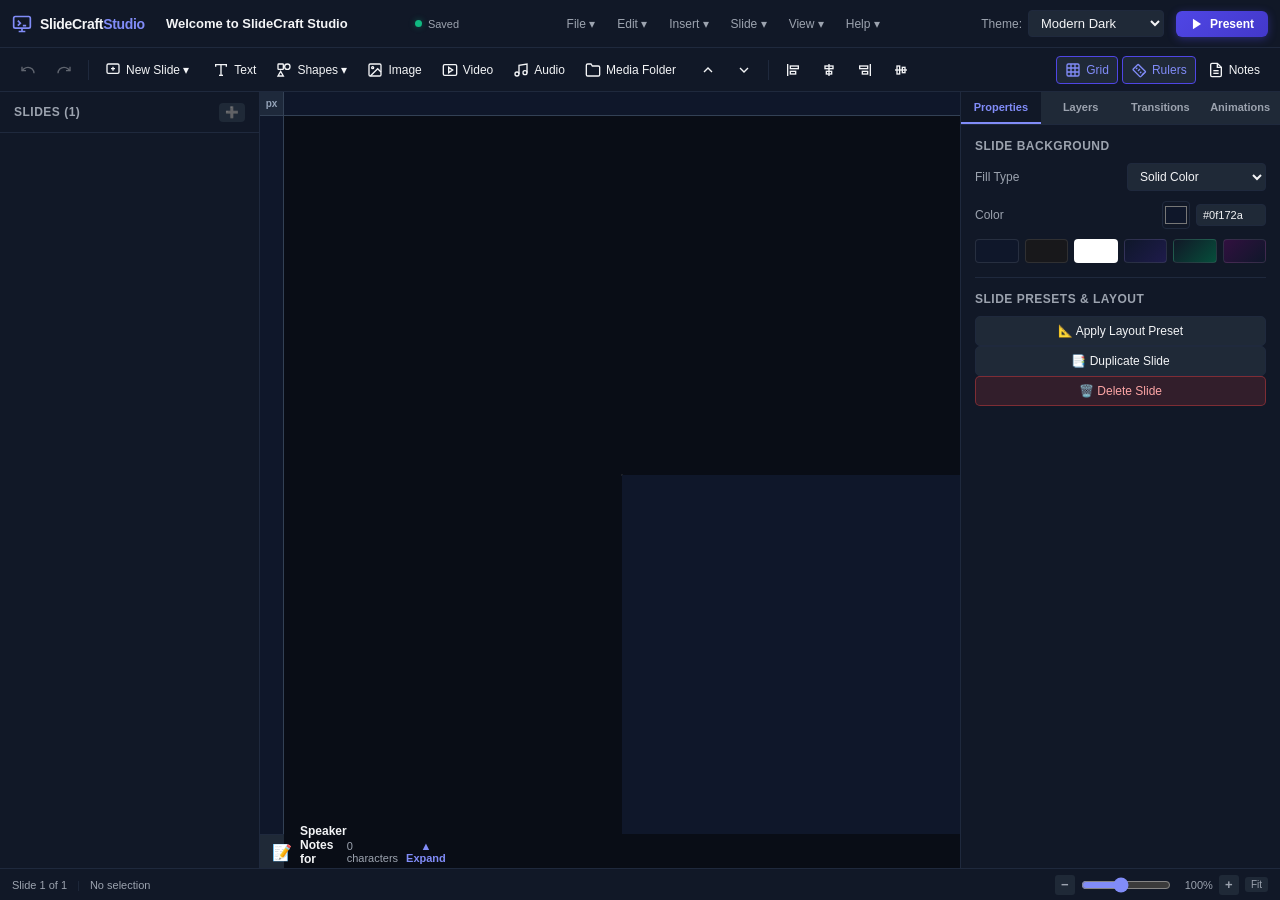
==== commit 179897f2: "feat: implement local file synchronization and PPTX export Add file system access support for persis" ====
--- a/index.html
+++ b/index.html
@@ -2,7 +2,11 @@
 <html lang="en">
 <head>
   <meta charset="UTF-8">
-  <meta name="viewport" content="width=device-width, initial-scale=1.0">
+  <meta name="viewport" content="width=device-width, initial-scale=1.0, viewport-fit=cover, maximum-scale=1.0">
+  <meta name="apple-mobile-web-app-capable" content="yes">
+  <meta name="apple-mobile-web-app-status-bar-style" content="black-translucent">
+  <meta name="mobile-web-app-capable" content="yes">
+  <meta name="theme-color" content="#000000">
   <title>SlideCraft Studio - Professional Presentation Editor</title>
   <meta name="description" content="A professional PowerPoint-style presentation editor built with HTML5, CSS3, and Vanilla JavaScript with local persistence, transitions, animations, media, and fullscreen presentation.">
   <meta property="og:title" content="SlideCraft Studio - Professional Presentation Editor">
@@ -50,11 +54,14 @@
           <button class="dropdown-item" id="btnNewProject"><span class="item-icon">📄</span> New Presentation <kbd>Ctrl+N</kbd></button>
           <button class="dropdown-item" id="btnOpenProjectManager"><span class="item-icon">📂</span> Open / Projects Manager...</button>
           <hr class="dropdown-divider">
-          <button class="dropdown-item" id="btnSave"><span class="item-icon">💾</span> Save to Browser <kbd>Ctrl+S</kbd></button>
+          <button class="dropdown-item" id="btnNewSlideCraft"><span class="item-icon">💾</span> Link & Save Local File (.slidecraft)...</button>
+          <button class="dropdown-item" id="btnOpenSlideCraft"><span class="item-icon">📂</span> Open Local File (.slidecraft)...</button>
+          <button class="dropdown-item" id="btnSave"><span class="item-icon">☁️</span> Save to Browser Storage <kbd>Ctrl+S</kbd></button>
           <button class="dropdown-item" id="btnSaveAsCopy"><span class="item-icon">📑</span> Save As Copy...</button>
           <hr class="dropdown-divider">
-          <button class="dropdown-item" id="btnImportJson"><span class="item-icon">📥</span> Import Project (.json)...</button>
-          <button class="dropdown-item" id="btnExportJson"><span class="item-icon">📤</span> Export Project JSON</button>
+          <button class="dropdown-item" id="btnExportPptx"><span class="item-icon">📊</span> Export to PowerPoint (.pptx)</button>
+          <button class="dropdown-item" id="btnImportJson"><span class="item-icon">📥</span> Import File (.slidecraft / .json)...</button>
+          <button class="dropdown-item" id="btnExportJson"><span class="item-icon">📤</span> Export .slidecraft JSON</button>
           <button class="dropdown-item" id="btnExportBundle"><span class="item-icon">📦</span> Export Bundle (with Media)</button>
           <hr class="dropdown-divider">
           <button class="dropdown-item" id="btnPrintPdf"><span class="item-icon">🖨️</span> Print / Save to PDF <kbd>Ctrl+P</kbd></button>
@@ -878,6 +885,9 @@
       <div class="hud-separator"></div>
       <button class="hud-btn" id="btnHudLaser" title="Toggle Laser Pointer">🔴 Pointer</button>
       <button class="hud-btn" id="btnHudNotes" title="Toggle Speaker Notes">📝 Notes</button>
+      <button class="hud-btn" id="btnHudFitFill" title="Toggle Fill Screen (No Black Bars) / Letterbox Fit">↔ Fill Screen</button>
+      <button class="hud-btn" id="btnHudRotate" title="Rotate View 90° (Fill Screen)">🔄 Rotate</button>
+      <button class="hud-btn" id="btnHudFullscreen" title="Toggle Native Fullscreen">⛶ Fullscreen</button>
       <button class="hud-btn" id="btnHudBlackout" title="Black Screen (B)">⬛ Blackout</button>
       <button class="hud-btn hud-exit" id="btnHudExit" title="Exit Presentation (Esc)">✕ Exit</button>
     </div>
@@ -1060,6 +1070,7 @@
       <div class="modal-body">
         <div class="project-manager-actions">
           <button class="btn-primary" id="btnCreateNewProjectFromManager">➕ Create New Presentation</button>
+          <button class="btn-secondary" id="btnOpenLocalSlideCraftFromManager">📂 Open .slidecraft File</button>
           <button class="btn-secondary" id="btnImportProjectFileFromManager">📥 Import Project (.json)</button>
         </div>
         <div class="projects-list-container" id="projectsManagerList">
--- a/styles.css
+++ b/styles.css
@@ -172,6 +172,14 @@
   gap: 6px;
   font-size: 11px;
   color: var(--text-muted);
+  cursor: pointer;
+  padding: 3px 6px;
+  border-radius: 4px;
+  transition: background 0.15s ease, color 0.15s ease;
+}
+.save-indicator:hover {
+  background: rgba(255, 255, 255, 0.05);
+  color: var(--text-main);
 }
 .status-dot {
   width: 7px;
@@ -184,8 +192,17 @@
   box-shadow: 0 0 6px rgba(16, 185, 129, 0.4);
 }
 .status-dot.unsaved {
-  background: var(--accent-amber);
+  background: #f59e0b;
   box-shadow: 0 0 6px rgba(245, 158, 11, 0.4);
+}
+.status-dot.syncing {
+  background: #38bdf8;
+  box-shadow: 0 0 6px rgba(56, 189, 248, 0.6);
+  animation: pulse-dot 1s infinite alternate;
+}
+@keyframes pulse-dot {
+  from { opacity: 0.4; transform: scale(0.85); }
+  to { opacity: 1; transform: scale(1.15); }
 }
 
 /* Menubar */
@@ -1582,11 +1599,15 @@
   position: fixed;
   top: 0;
   left: 0;
-  z-index: 99999;
+  right: 0;
+  bottom: 0;
+  inset: 0;
+  z-index: 999999;
   outline: none;
   margin: 0;
   padding: 0;
   border: none;
+  box-sizing: border-box;
 }
 .presentation-overlay.active,
 #presentation-mode.active,
@@ -1595,20 +1616,30 @@
   display: flex !important;
 }
 
+#presentation-mode:fullscreen,
+#presentation-mode:-webkit-full-screen {
+  width: 100vw !important;
+  height: 100vh !important;
+  inset: 0 !important;
+  margin: 0 !important;
+  padding: 0 !important;
+}
+
+#presentation-mode.blackout-active .presentation-viewport {
+  visibility: hidden !important;
+}
+
 .presentation-viewport {
-  width: 100%;
-  height: 100%;
-  width: 100vw;
-  height: 100vh;
-  height: 100dvh;
-  display: flex;
-  align-items: center;
-  justify-content: center;
-  position: relative;
-  overflow: hidden;
-  margin: 0;
-  padding: 0;
-  flex-shrink: 0;
+  position: relative !important;
+  display: flex !important;
+  align-items: center !important;
+  justify-content: center !important;
+  margin: auto !important;
+  overflow: hidden !important;
+  box-shadow: 0 0 50px rgba(0, 0, 0, 0.85);
+  flex-shrink: 0 !important;
+  flex-grow: 0 !important;
+  background: #0f172a;
 }
 
 .presentation-slide-container,
@@ -1621,15 +1652,13 @@
   max-height: 1080px !important;
   flex-shrink: 0 !important;
   flex-grow: 0 !important;
-  position: relative !important;
-  top: auto !important;
-  left: auto !important;
-  right: auto !important;
-  bottom: auto !important;
+  position: absolute !important;
+  top: 0 !important;
+  left: 0 !important;
+  margin: 0 !important;
+  padding: 0 !important;
   overflow: hidden !important;
-  box-shadow: 0 0 50px rgba(0, 0, 0, 0.8);
-  transform-origin: center center !important;
-  margin: auto !important;
+  transform-origin: 0 0 !important;
   transition: opacity 0.3s ease;
 }
 
@@ -1684,6 +1713,10 @@
 }
 .hud-btn:hover {
   background: rgba(255, 255, 255, 0.2);
+}
+.hud-btn.active {
+  background: #6366f1;
+  color: #ffffff;
 }
 .hud-counter {
   font-size: 12px;
